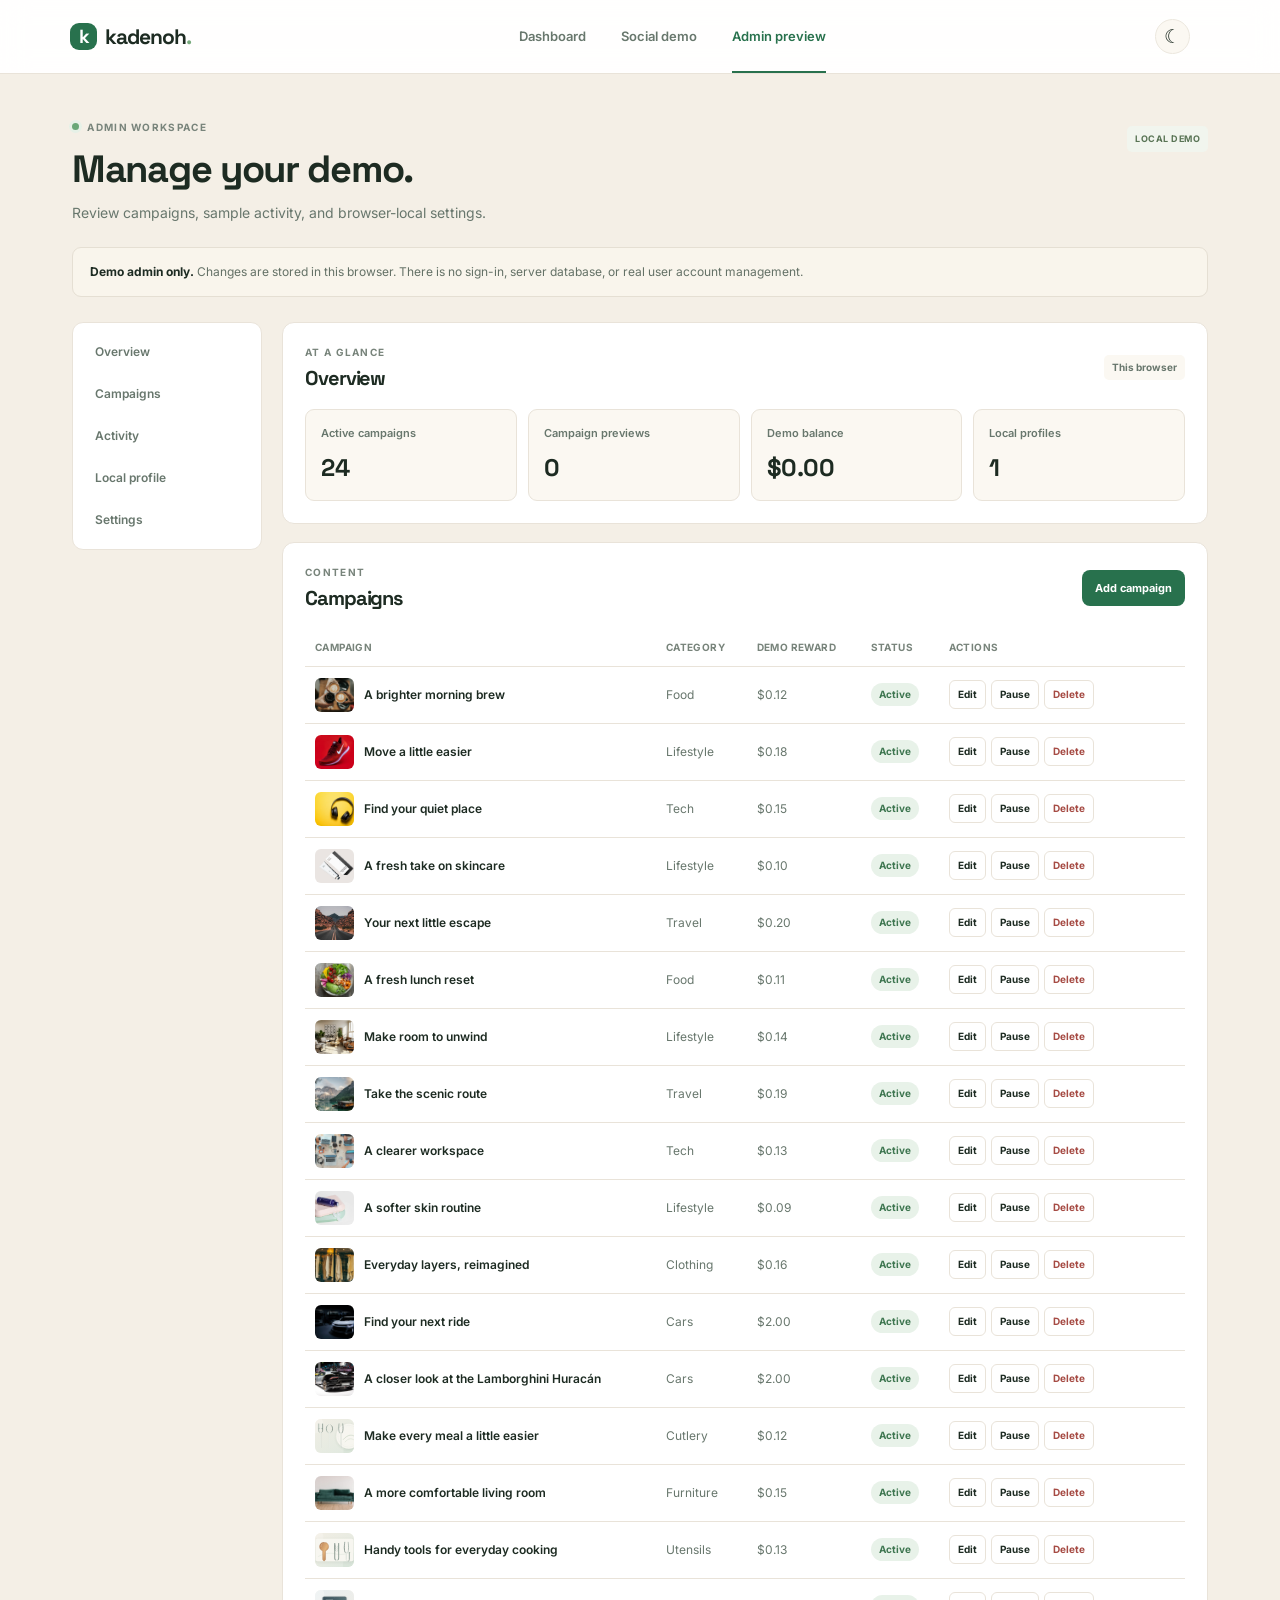
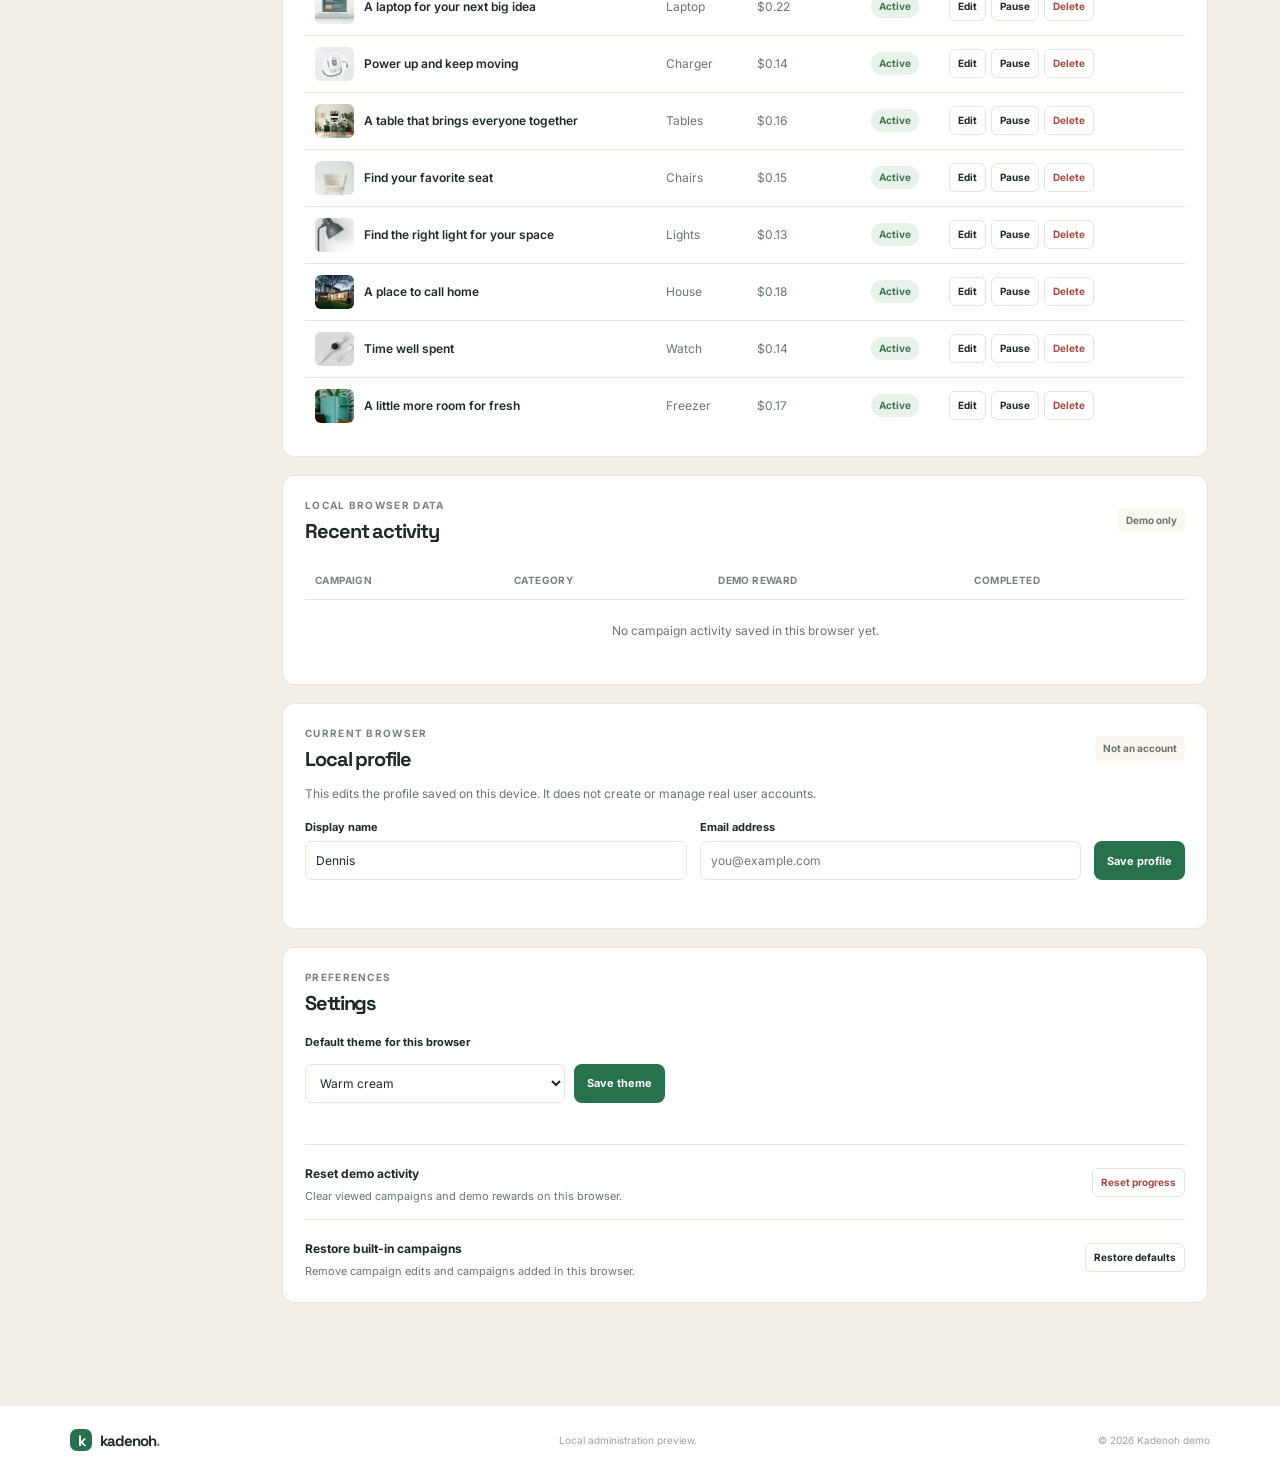
==== admin.html @ 1897cc82 "kadenoh" ====
<!doctype html>
<html lang="en">
  <head>
    <meta charset="utf-8" />
    <meta name="viewport" content="width=device-width, initial-scale=1" />
    <meta name="theme-color" content="#f4efe6" />
    <meta
      name="description"
      content="Local-only administration preview for the Kadenoh demo."
    />
    <title>Kadenoh — Admin preview</title>
    <script>
      try {
        document.documentElement.dataset.theme =
          localStorage.getItem("kadenoh-theme") === "dark" ? "dark" : "light";
      } catch (error) {
        console.warn("Could not load the saved color theme.", error);
      }
    </script>
    <link rel="preconnect" href="https://fonts.googleapis.com" />
    <link rel="preconnect" href="https://fonts.gstatic.com" crossorigin />
    <link
      href="https://fonts.googleapis.com/css2?family=Inter:wght@400;500;600;700;800&family=Space+Grotesk:wght@400;500;600;700&display=swap"
      rel="stylesheet"
    />
    <link rel="stylesheet" href="style.css" />
    <link rel="stylesheet" href="admin.css" />
    <script src="campaign-data.js" defer></script>
    <script src="admin.js" defer></script>
  </head>
  <body>
    <header class="topbar">
      <a class="brand" href="index.html" aria-label="Kadenoh dashboard">
        <span class="brand-mark">k</span> kadenoh<span class="brand-period"
          >.</span
        >
      </a>
      <nav class="main-nav" aria-label="Main navigation">
        <a class="nav-link" href="index.html">Dashboard</a>
        <a class="nav-link" href="social-demo.html">Social demo</a>
        <a class="nav-link active" href="admin.html" aria-current="page"
          >Admin preview</a
        >
      </nav>
      <button
        class="theme-toggle"
        id="theme-toggle"
        type="button"
        aria-label="Switch to dark theme"
        title="Switch to dark theme"
      >
        <span aria-hidden="true">☾</span>
      </button>
    </header>

    <main class="admin-main">
      <section class="admin-intro">
        <div>
          <p class="eyebrow"><span class="live-dot"></span> ADMIN WORKSPACE</p>
          <h1>Manage your demo.</h1>
          <p class="welcome-copy">
            Review campaigns, sample activity, and browser-local settings.
          </p>
        </div>
        <span class="demo-tag">LOCAL DEMO</span>
      </section>

      <aside class="admin-notice">
        <strong>Demo admin only.</strong> Changes are stored in this browser.
        There is no sign-in, server database, or real user account management.
      </aside>

      <div class="admin-layout">
        <nav class="admin-side-nav" aria-label="Admin sections">
          <a href="#overview">Overview</a>
          <a href="#campaigns">Campaigns</a>
          <a href="#activity">Activity</a>
          <a href="#users">Local profile</a>
          <a href="#settings">Settings</a>
        </nav>

        <div class="admin-content">
          <section class="admin-panel" id="overview">
            <div class="admin-section-heading">
              <div>
                <p class="eyebrow">AT A GLANCE</p>
                <h2>Overview</h2>
              </div>
              <span class="admin-local-label">This browser</span>
            </div>
            <div class="admin-stats">
              <article class="admin-stat">
                <span>Active campaigns</span>
                <strong id="active-campaign-count">0</strong>
              </article>
              <article class="admin-stat">
                <span>Campaign previews</span>
                <strong id="preview-count">0</strong>
              </article>
              <article class="admin-stat">
                <span>Demo balance</span>
                <strong id="demo-balance">$0.00</strong>
              </article>
              <article class="admin-stat">
                <span>Local profiles</span>
                <strong>1</strong>
              </article>
            </div>
          </section>

          <section class="admin-panel" id="campaigns">
            <div class="admin-section-heading">
              <div>
                <p class="eyebrow">CONTENT</p>
                <h2>Campaigns</h2>
              </div>
              <button class="primary-button" id="create-campaign" type="button">
                Add campaign
              </button>
            </div>
            <div class="admin-table-wrap">
              <table class="admin-table">
                <thead>
                  <tr>
                    <th scope="col">Campaign</th>
                    <th scope="col">Category</th>
                    <th scope="col">Demo reward</th>
                    <th scope="col">Status</th>
                    <th scope="col">Actions</th>
                  </tr>
                </thead>
                <tbody id="campaign-rows"></tbody>
              </table>
            </div>
          </section>

          <section class="admin-panel" id="activity">
            <div class="admin-section-heading">
              <div>
                <p class="eyebrow">LOCAL BROWSER DATA</p>
                <h2>Recent activity</h2>
              </div>
              <span class="admin-local-label">Demo only</span>
            </div>
            <div class="admin-table-wrap">
              <table class="admin-table">
                <thead>
                  <tr>
                    <th scope="col">Campaign</th>
                    <th scope="col">Category</th>
                    <th scope="col">Demo reward</th>
                    <th scope="col">Completed</th>
                  </tr>
                </thead>
                <tbody id="activity-rows"></tbody>
              </table>
            </div>
          </section>

          <section class="admin-panel" id="users">
            <div class="admin-section-heading">
              <div>
                <p class="eyebrow">CURRENT BROWSER</p>
                <h2>Local profile</h2>
              </div>
              <span class="admin-local-label">Not an account</span>
            </div>
            <p class="admin-help">
              This edits the profile saved on this device. It does not create
              or manage real user accounts.
            </p>
            <form class="admin-form admin-profile-form" id="profile-form">
              <label>
                Display name
                <input
                  id="admin-profile-name"
                  name="displayName"
                  type="text"
                  maxlength="80"
                  autocomplete="name"
                  required
                />
              </label>
              <label>
                Email address
                <input
                  id="admin-profile-email"
                  name="email"
                  type="email"
                  maxlength="254"
                  autocomplete="email"
                  placeholder="you@example.com"
                />
              </label>
              <button class="primary-button" type="submit">Save profile</button>
            </form>
            <p class="admin-status" id="profile-status" role="status" aria-live="polite"></p>
          </section>

          <section class="admin-panel" id="settings">
            <div class="admin-section-heading">
              <div>
                <p class="eyebrow">PREFERENCES</p>
                <h2>Settings</h2>
              </div>
            </div>
            <form class="admin-form admin-settings-form" id="theme-form">
              <label for="admin-theme">Default theme for this browser</label>
              <div class="admin-inline-form">
                <select id="admin-theme" name="theme">
                  <option value="light">Warm cream</option>
                  <option value="dark">Dark green</option>
                </select>
                <button class="primary-button" type="submit">Save theme</button>
              </div>
            </form>
            <p class="admin-status" id="settings-status" role="status" aria-live="polite"></p>
            <div class="admin-reset-actions">
              <div>
                <strong>Reset demo activity</strong>
                <p>Clear viewed campaigns and demo rewards on this browser.</p>
              </div>
              <button class="admin-danger-button" id="reset-progress" type="button">
                Reset progress
              </button>
            </div>
            <div class="admin-reset-actions">
              <div>
                <strong>Restore built-in campaigns</strong>
                <p>Remove campaign edits and campaigns added in this browser.</p>
              </div>
              <button class="admin-secondary-button" id="restore-campaigns" type="button">
                Restore defaults
              </button>
            </div>
          </section>
          <p class="admin-status" id="admin-status" role="status" aria-live="polite"></p>
        </div>
      </div>
    </main>

    <footer>
      <a class="brand footer-brand" href="index.html">
        <span class="brand-mark">k</span> kadenoh<span class="brand-period"
          >.</span
        >
      </a>
      <span>Local administration preview.</span>
      <span>© 2026 Kadenoh demo</span>
    </footer>

    <dialog class="admin-dialog" id="campaign-dialog" aria-labelledby="campaign-dialog-title">
      <button
        class="dialog-close"
        id="close-campaign-dialog"
        type="button"
        aria-label="Close campaign editor"
      >
        ×
      </button>
      <h2 id="campaign-dialog-title">Add campaign</h2>
      <p class="admin-help">Campaigns are saved only in this browser.</p>
      <form class="admin-form" id="campaign-form">
        <input id="campaign-id" name="id" type="hidden" />
        <label>
          Campaign title
          <input id="campaign-title" name="title" type="text" maxlength="80" required />
        </label>
        <div class="admin-form-row">
          <label>
            Category
            <select id="campaign-category" name="category" required></select>
          </label>
          <label>
            Card tag
            <input id="campaign-tag" name="tag" type="text" maxlength="30" required />
          </label>
        </div>
        <div class="admin-form-row">
          <label>
            Demo reward ($)
            <input
              id="campaign-reward"
              name="reward"
              type="number"
              min="0"
              max="1000"
              step="0.01"
              required
            />
          </label>
          <label>
            Preview length (seconds)
            <input
              id="campaign-duration"
              name="duration"
              type="number"
              min="1"
              max="60"
              step="1"
              required
            />
          </label>
        </div>
        <label>
          Emoji
          <input id="campaign-emoji" name="emoji" type="text" maxlength="12" required />
        </label>
        <label>
          Image path
          <input
            id="campaign-image"
            name="image"
            type="text"
            maxlength="160"
            pattern="assets/[A-Za-z0-9._/-]+"
            title="Use a path to an image inside the assets folder."
            placeholder="assets/campaign-coffee.jpg"
            required
          />
        </label>
        <p class="admin-field-help">Use a local image path beginning with <code>assets/</code>.</p>
        <label>
          Description
          <textarea id="campaign-description" name="description" rows="3" maxlength="240" required></textarea>
        </label>
        <div class="admin-dialog-actions">
          <button class="admin-secondary-button" id="cancel-campaign" type="button">
            Cancel
          </button>
          <button class="primary-button" type="submit">Save campaign</button>
        </div>
        <p class="admin-status" id="campaign-form-status" role="status" aria-live="polite"></p>
      </form>
    </dialog>
  </body>
</html>
---- style.css ----
:root {
  color-scheme: light;
  --ink: #1d2b22;
  --muted: #68776d;
  --green: #28714d;
  --green-dark: #1e5c3d;
  --line: #ece7de;
  --paper: #fff;
  --bg: #f4efe6;
  --surface-soft: #fbf8f2;
  --text-soft: #78847b;
  --text-faint: #929d94;
  --border: #e9e3d9;
  font-family: "Inter", sans-serif;
}

html[data-theme="dark"] {
  color-scheme: dark;
  --ink: #e8eee9;
  --muted: #a4b0a7;
  --green: #78ba8e;
  --green-dark: #5da778;
  --line: #34443a;
  --paper: #202a23;
  --bg: #151c17;
  --surface-soft: #1b241e;
  --text-soft: #aab6ad;
  --text-faint: #9aa69c;
  --border: #303e34;
}

* {
  box-sizing: border-box;
}
html {
  scroll-behavior: smooth;
}
section,
article[id] {
  scroll-margin-top: 88px;
}
body {
  margin: 0;
  background: var(--bg);
  color: var(--ink);
  line-height: 1.5;
  -webkit-font-smoothing: antialiased;
}
button,
a {
  font: inherit;
}
button:focus-visible,
a:focus-visible {
  outline: 3px solid #8dbc96;
  outline-offset: 3px;
}
a {
  color: inherit;
  text-decoration: none;
}
button {
  cursor: pointer;
}
.topbar {
  position: sticky;
  z-index: 5;
  top: 0;
  height: 74px;
  padding: 0 max(5.5vw, calc((100vw - 1200px) / 2));
  display: flex;
  align-items: center;
  justify-content: space-between;
  background: color-mix(in srgb, var(--paper) 94%, transparent);
  backdrop-filter: blur(14px);
  border-bottom: 1px solid var(--border);
}
.brand {
  display: inline-flex;
  align-items: center;
  gap: 8px;
  font:
    800 21px "Space Grotesk",
    sans-serif;
  letter-spacing: -1.1px;
}
.brand-mark {
  width: 27px;
  height: 27px;
  display: inline-grid;
  place-items: center;
  border-radius: 9px;
  color: #fff;
  background: var(--green);
  font-size: 19px;
  line-height: 1;
}
.brand-period {
  color: #77aa7d;
  margin-left: -8px;
}
.main-nav {
  display: flex;
  align-items: center;
  gap: 35px;
  height: 100%;
  margin-left: auto;
  margin-right: auto;
}
.nav-link {
  height: 100%;
  display: grid;
  align-items: center;
  color: var(--muted);
  font-size: 13px;
  font-weight: 600;
  position: relative;
}
.nav-link.active {
  color: var(--green);
}
.nav-link:hover {
  color: var(--green);
}
.nav-link.active::after {
  content: "";
  height: 2px;
  position: absolute;
  bottom: 0;
  left: 0;
  right: 0;
  background: var(--green);
}
.theme-toggle {
  width: 35px;
  height: 35px;
  flex: 0 0 35px;
  display: grid;
  place-items: center;
  margin-left: 0;
  margin-right: 20px;
  border: 1px solid var(--line);
  border-radius: 50%;
  background: var(--surface-soft);
  color: var(--ink);
  font-size: 19px;
  line-height: 1;
  transition:
    background 0.18s ease,
    border-color 0.18s ease;
}
.theme-toggle:hover {
  border-color: var(--green);
  background: var(--bg);
}
.theme-toggle:focus-visible {
  outline: 2px solid var(--green);
  outline-offset: 3px;
}
.profile-button {
  border: 0;
  background: transparent;
  display: flex;
  align-items: center;
  gap: 10px;
  padding: 5px 0;
  color: var(--ink);
  font-size: 13px;
  font-weight: 600;
}
.profile-avatar {
  width: 34px;
  height: 34px;
  position: relative;
  overflow: hidden;
  border-radius: 50%;
  display: grid;
  place-items: center;
  background: #e9f1e8;
  color: #467152;
  font-weight: 700;
}
.profile-avatar > span {
  position: relative;
  z-index: 1;
}
.profile-avatar img {
  position: absolute;
  inset: 0;
  width: 100%;
  height: 100%;
  object-fit: cover;
}
.chevron {
  color: #919991;
  margin-left: 1px;
}
main {
  max-width: 1200px;
  margin: auto;
  padding: 42px 34px 40px;
}
.welcome-row {
  display: flex;
  align-items: center;
  justify-content: space-between;
  gap: 20px;
  margin-bottom: 27px;
}
.eyebrow {
  margin: 0 0 10px;
  color: var(--text-soft);
  font-size: 10px;
  font-weight: 700;
  letter-spacing: 1.3px;
}
.live-dot {
  width: 7px;
  height: 7px;
  display: inline-block;
  margin: 0 5px 1px 0;
  border-radius: 50%;
  background: #68a878;
  box-shadow: 0 0 0 3px #e6f1e7;
}
h1,
h2,
p {
  margin-top: 0;
}
h1,
h2 {
  font-family: "Space Grotesk", sans-serif;
  letter-spacing: -1.1px;
}
h1 {
  margin-bottom: 9px;
  font-size: clamp(33px, 4.2vw, 46px);
  line-height: 1.12;
  font-weight: 800;
}
h1 span {
  color: var(--green);
}
.welcome-copy {
  color: var(--muted);
  font-size: 14px;
  margin: 0;
}
.date-pill {
  display: flex;
  align-items: center;
  gap: 8px;
  border: 1px solid var(--line);
  background: var(--paper);
  border-radius: 22px;
  padding: 10px 14px;
  color: #626e65;
  font-size: 12px;
  font-weight: 600;
}
.date-pill span:first-child {
  color: #d29d57;
  font-size: 16px;
}
.stats-grid {
  display: grid;
  grid-template-columns: repeat(3, 1fr);
  gap: 16px;
  margin-bottom: 42px;
}
.stat-card {
  min-height: 145px;
  position: relative;
  overflow: hidden;
  padding: 20px 22px 17px;
  background: var(--paper);
  border: 1px solid var(--border);
  border-radius: 15px;
  box-shadow: 0 8px 24px rgba(34, 57, 42, 0.035);
}
.balance-card {
  background: #edf5ef;
  border-color: #e4eee5;
}
.stat-top {
  display: flex;
  align-items: center;
  justify-content: space-between;
}
.stat-label {
  color: #758078;
  font-size: 12px;
  font-weight: 600;
}
.stat-icon {
  width: 30px;
  height: 30px;
  display: grid;
  place-items: center;
  border-radius: 9px;
  font-size: 15px;
}
.mint-icon {
  color: #438558;
  background: #dcecdf;
}
.lilac-icon {
  color: #7772a5;
  background: #eeecf7;
}
.peach-icon {
  color: #bb8b51;
  background: #f8efe2;
}
.stat-value {
  position: relative;
  z-index: 1;
  margin: 10px 0 3px;
  font:
    700 29px "Space Grotesk",
    sans-serif;
  letter-spacing: -1.2px;
}
.stat-unit {
  color: #a4aca5;
  font-size: 17px;
  font-weight: 500;
}
.stat-foot {
  position: relative;
  z-index: 1;
  margin: 0;
  color: #8c958e;
  font-size: 11px;
}
.positive {
  color: #42865a;
  font-weight: 700;
}
.balance-decoration {
  position: absolute;
  width: 110px;
  height: 110px;
  border: 1px solid rgba(89, 143, 101, 0.12);
  border-radius: 50%;
  right: 12px;
  bottom: -57px;
  box-shadow:
    0 0 0 13px rgba(89, 143, 101, 0.035),
    0 0 0 27px rgba(89, 143, 101, 0.025);
}
.progress-track {
  height: 4px;
  background: #f1f0ec;
  border-radius: 4px;
  overflow: hidden;
  margin: 11px 0 9px;
}
.progress-track span {
  display: block;
  width: 0;
  height: 100%;
  background: #80ae78;
  border-radius: inherit;
  transition: width 0.3s ease;
}
.payout-section {
  margin: 0 0 20px;
  padding: 22px;
  border: 1px solid var(--border);
  border-radius: 15px;
  background: var(--paper);
  box-shadow: 0 8px 24px rgba(34, 57, 42, 0.025);
}
.referral-section {
  margin-top: 0;
}
.referral-link-row {
  display: grid;
  gap: 7px;
  margin-top: 16px;
}
.referral-link-row label {
  color: #667168;
  font-size: 10px;
  font-weight: 700;
}
.referral-link-controls {
  display: grid;
  grid-template-columns: minmax(0, 1fr) auto;
  gap: 8px;
}
.referral-link-input {
  width: 100%;
  min-width: 0;
  border: 1px solid #e4e9e4;
  border-radius: 6px;
  padding: 9px;
  color: var(--ink);
  background: #fcfdfc;
  font: 11px "Inter", sans-serif;
}
.referral-share-options {
  display: flex;
  flex-wrap: wrap;
  gap: 8px;
  margin-top: 10px;
}
.referral-share-options a {
  text-decoration: none;
}
.referral-reward-row {
  display: flex;
  align-items: center;
  gap: 12px;
  margin-top: 14px;
}
.referral-reward-row p {
  margin: 0;
  color: var(--muted);
  font-size: 10px;
  line-height: 1.5;
}
.payout-heading {
  display: flex;
  align-items: flex-start;
  justify-content: space-between;
  gap: 16px;
}
.payout-heading .eyebrow {
  margin-bottom: 5px;
}
.payout-copy {
  margin: 5px 0 0;
  color: var(--muted);
  font-size: 11px;
}
.demo-tag {
  border-radius: 5px;
  padding: 6px 8px;
  background: #f1f5ee;
  color: #597455;
  font-size: 9px;
  font-weight: 700;
  letter-spacing: 0.5px;
}
.payout-methods {
  display: grid;
  grid-template-columns: repeat(3, 1fr);
  gap: 10px;
  margin-top: 16px;
}
.payout-method {
  display: grid;
  min-width: 0;
  grid-template-columns: 34px minmax(0, 1fr) auto;
  align-items: center;
  gap: 10px;
  padding: 12px;
  border: 1px solid #edf0ed;
  border-radius: 9px;
  background: #fcfdfc;
}
.payout-mark {
  display: grid;
  flex: 0 0 34px;
  place-items: center;
  width: 34px;
  height: 34px;
  border-radius: 9px;
  background: #f0f3f0;
  color: #4b6755;
  font:
    800 17px "Space Grotesk",
    sans-serif;
}
.payout-mark.paypal {
  background: #eaf0f9;
  color: #3168a8;
}
.payout-mark.wise {
  background: #e8f4eb;
  color: #3a7b50;
}
.payout-mark.binance {
  background: #fbf3dc;
  color: #b28a24;
}
.payout-details {
  display: flex;
  min-width: 0;
  flex: 1;
  flex-direction: column;
  gap: 3px;
}
.payout-details strong {
  overflow: hidden;
  text-overflow: ellipsis;
  white-space: nowrap;
  font-size: 11px;
}
.payout-details > span {
  overflow: hidden;
  color: #929b93;
  font-size: 9px;
  text-overflow: ellipsis;
  white-space: nowrap;
}
.method-button {
  flex: 0 0 auto;
  border: 1px solid #dfe9e0;
  border-radius: 6px;
  padding: 7px 9px;
  background: #f2f7f2;
  color: var(--green);
  font-size: 9px;
  font-weight: 700;
}
.method-button:hover {
  border-color: #b9d1bd;
  background: #eaf3ea;
}
.method-button.remove-method {
  border-color: #eceeec;
  background: #fff;
  color: #818a83;
}
.payout-entry-form {
  grid-column: 1 / -1;
  display: grid;
  grid-template-columns: minmax(0, 1fr) auto;
  gap: 7px;
  padding-top: 3px;
}
.payout-entry-form label {
  grid-column: 1 / -1;
  color: #667168;
  font-size: 10px;
  font-weight: 600;
}
.payout-entry-form input {
  width: 100%;
  min-width: 0;
  border: 1px solid #e4e9e4;
  border-radius: 6px;
  padding: 8px 9px;
  outline: none;
  color: var(--ink);
  background: white;
  font:
    11px "Inter",
    sans-serif;
}
.payout-entry-form input:focus {
  border-color: #8db598;
  box-shadow: 0 0 0 3px #8db59824;
}
.payout-entry-form input::placeholder {
  color: #a7afa8;
}
.detail-save-button {
  border: 0;
  border-radius: 6px;
  padding: 8px 9px;
  background: #edf4ed;
  color: var(--green);
  font-size: 9px;
  font-weight: 700;
}
.detail-save-button:hover {
  background: #e2eee3;
}
.payout-feedback {
  grid-column: 1 / -1;
  min-height: 12px;
  color: #748a77;
  font-size: 9px;
  line-height: 1.4;
}
.payout-disclaimer {
  margin: 11px 0 0;
  color: #9aa29b;
  font-size: 9px;
  line-height: 1.5;
}
.section-heading,
.activity-heading {
  display: flex;
  align-items: flex-end;
  justify-content: space-between;
}
.section-heading {
  margin-bottom: 17px;
}
.section-heading .eyebrow,
.activity-heading .eyebrow {
  margin-bottom: 5px;
}
h2 {
  margin: 0;
  font-size: 21px;
  line-height: 1.3;
}
.sparkle {
  margin-left: 4px;
  color: #d3a365;
  font: 17px sans-serif;
}
.text-link,
.how-link {
  color: var(--green);
  font-size: 12px;
  font-weight: 700;
}
.text-link span,
.how-link span {
  padding-left: 5px;
}
.filter-row {
  display: flex;
  flex-wrap: wrap;
  gap: 8px;
  margin: 0 0 16px;
}
.filter-chip {
  flex: 0 0 auto;
  border: 1px solid #e8ece8;
  border-radius: 18px;
  background: white;
  color: #778078;
  padding: 9px 14px;
  font-size: 12px;
  font-weight: 600;
  white-space: nowrap;
  transition: 0.18s ease;
}
.filter-chip:hover {
  border-color: #b7cfbb;
}
.filter-chip.selected {
  background: var(--green);
  border-color: var(--green);
  color: white;
}
.chip-count {
  display: inline-grid;
  place-items: center;
  width: 17px;
  height: 17px;
  border-radius: 50%;
  margin-left: 4px;
  background: rgba(255, 255, 255, 0.18);
  font-size: 9px;
}
.campaign-grid {
  display: grid;
  grid-template-columns: repeat(3, 1fr);
  gap: 16px;
}
.campaign-empty {
  grid-column: 1 / -1;
  margin: 0;
  padding: 32px 16px;
  border: 1px dashed var(--line);
  border-radius: 12px;
  color: var(--muted);
  font-size: 13px;
  text-align: center;
}
.campaign-card {
  min-width: 0;
  overflow: hidden;
  border: 1px solid var(--border);
  border-radius: 15px;
  background: var(--paper);
  transition:
    transform 0.18s ease,
    box-shadow 0.18s ease;
}
.campaign-card:hover {
  transform: translateY(-4px);
  box-shadow: 0 16px 32px rgba(35, 67, 45, 0.11);
}
.campaign-art {
  height: 176px;
  position: relative;
  display: grid;
  place-items: center;
  overflow: hidden;
}
.campaign-art::before {
  content: "";
  position: absolute;
  z-index: 1;
  inset: 0;
  background: linear-gradient(180deg, rgba(20, 32, 24, 0.22), transparent 46%, rgba(20, 32, 24, 0.12));
}
.campaign-photo {
  position: absolute;
  inset: 0;
  width: 100%;
  height: 100%;
  object-fit: cover;
  transition: transform 0.35s ease;
}
.campaign-card:hover .campaign-photo {
  transform: scale(1.035);
}
.campaign-badge {
  position: absolute;
  z-index: 1;
  left: 12px;
  top: 12px;
  border-radius: 5px;
  padding: 5px 7px;
  background: rgba(255, 255, 255, 0.94);
  color: #34473a;
  font-size: 9px;
  font-weight: 700;
  letter-spacing: 0.3px;
}
.campaign-photo-credit {
  position: absolute;
  z-index: 2;
  right: 10px;
  bottom: 10px;
  display: inline-flex;
  gap: 4px;
  border-radius: 4px;
  padding: 4px 6px;
  background: rgba(25, 34, 29, 0.78);
  color: #fff;
  font-size: 9px;
  line-height: 1.3;
}
.campaign-photo-credit a {
  color: inherit;
  text-decoration: underline;
  text-underline-offset: 2px;
}
.campaign-body {
  padding: 17px 17px 16px;
}
.campaign-meta {
  display: flex;
  justify-content: space-between;
  align-items: center;
  margin-bottom: 6px;
  color: #929b93;
  font-size: 11px;
}
.campaign-category {
  color: #558061;
  font-weight: 700;
}
.campaign-body h3 {
  margin: 0 0 5px;
  font:
    700 16px "Space Grotesk",
    sans-serif;
  letter-spacing: -0.3px;
}
.campaign-body > p {
  min-height: 37px;
  margin: 0;
  color: #879088;
  font-size: 12px;
  line-height: 1.55;
}
.campaign-action-row {
  display: flex;
  align-items: center;
  justify-content: space-between;
  margin-top: 14px;
  padding-top: 12px;
  border-top: 1px solid #f0f2f0;
}
.reward-label {
  color: #3e7650;
  font-size: 13px;
  font-weight: 700;
}
.reward-label small {
  display: block;
  margin-top: 2px;
  color: #a0a8a0;
  font-size: 10px;
  font-weight: 500;
}
.primary-button {
  border: 0;
  border-radius: 8px;
  padding: 10px 13px;
  background: var(--green);
  color: white;
  font-size: 11px;
  font-weight: 700;
  transition: background 0.18s ease;
}
.primary-button:hover:not(:disabled) {
  background: var(--green-dark);
}
.primary-button:disabled {
  background: #aab8ad;
  cursor: default;
}
.bottom-grid {
  display: grid;
  grid-template-columns: 1.12fr 0.88fr;
  gap: 16px;
  margin-top: 43px;
}
.how-card,
.activity-card {
  min-height: 239px;
  overflow: hidden;
  border: 1px solid #ecefeb;
  border-radius: 12px;
  background: white;
}
.how-card {
  display: flex;
  position: relative;
  background: #f0f5ef;
  border-color: #e8efe7;
}
.how-copy {
  position: relative;
  z-index: 2;
  padding: 25px 24px;
  max-width: 60%;
}
.how-copy .eyebrow {
  margin-bottom: 8px;
}
.how-copy h2 {
  font-size: 20px;
  line-height: 1.35;
}
.how-copy > p:not(.eyebrow) {
  max-width: 285px;
  margin: 10px 0 15px;
  color: #7d897f;
  font-size: 11px;
  line-height: 1.6;
}
.how-illustration {
  position: absolute;
  right: 0;
  top: 0;
  bottom: 0;
  width: 45%;
}
.sun-shape {
  position: absolute;
  right: 45px;
  top: 23px;
  width: 145px;
  height: 145px;
  border-radius: 50%;
  background: #e4edde;
}
.phone-shape {
  position: absolute;
  top: 31px;
  right: 69px;
  width: 79px;
  height: 158px;
  border: 5px solid white;
  border-radius: 16px;
  background: #83aa83;
  transform: rotate(9deg);
  box-shadow: 0 10px 23px rgba(53, 92, 58, 0.15);
}
.phone-speaker {
  width: 22px;
  height: 3px;
  border-radius: 4px;
  margin: 6px auto 13px;
  background: rgba(255, 255, 255, 0.75);
}
.phone-card {
  width: 49px;
  height: 84px;
  border-radius: 8px;
  margin: auto;
  padding: 8px 6px;
  background: #fbfaf4;
}
.phone-card span {
  display: block;
  color: #d5a55f;
  font-size: 12px;
}
.phone-card i,
.phone-card b {
  display: block;
  height: 4px;
  width: 100%;
  margin-top: 5px;
  border-radius: 4px;
  background: #e8ece3;
}
.phone-card i:nth-of-type(2) {
  width: 65%;
}
.phone-card b {
  height: 17px;
  margin-top: 10px;
  background: #a8c1a0;
}
.coin-shape {
  position: absolute;
  display: grid;
  place-items: center;
  right: 23px;
  bottom: 39px;
  width: 43px;
  height: 43px;
  border: 4px solid #f7e8ba;
  border-radius: 50%;
  background: #e6bf74;
  color: #fff8e6;
  font:
    700 17px "Space Grotesk",
    sans-serif;
  box-shadow: 0 4px 10px #d8c99e;
}
.activity-card {
  padding: 22px 22px 10px;
}
.activity-heading {
  align-items: center;
  margin-bottom: 14px;
}
.activity-heading h2 {
  font-size: 17px;
}
.activity-live {
  display: flex;
  align-items: center;
  gap: 5px;
  color: #9aa39b;
  font-size: 10px;
}
.activity-live i {
  width: 6px;
  height: 6px;
  border-radius: 50%;
  background: #6ca477;
}
.activity-row {
  display: flex;
  align-items: center;
  gap: 11px;
  padding: 11px 0;
  border-top: 1px solid #f0f2f0;
}
.activity-icon {
  display: grid;
  flex: 0 0 34px;
  place-items: center;
  height: 34px;
  border-radius: 10px;
  background: #f2f4ee;
  font-size: 16px;
}
.activity-details {
  min-width: 0;
  flex: 1;
}
.activity-details strong {
  display: block;
  overflow: hidden;
  text-overflow: ellipsis;
  white-space: nowrap;
  font-size: 11px;
}
.activity-details span {
  display: block;
  margin-top: 3px;
  color: #9ba39c;
  font-size: 9px;
}
.activity-amount {
  color: #4a8057;
  font-size: 11px;
  font-weight: 700;
}
.activity-empty {
  padding: 21px 0;
  color: #9aa39c;
  font-size: 11px;
  text-align: center;
}
.demo-notice {
  display: flex;
  align-items: center;
  gap: 11px;
  margin-top: 24px;
  padding: 12px 14px;
  border: 1px solid #e8e9df;
  border-radius: 8px;
  background: #fbfaf4;
  color: #88887a;
}
.notice-icon {
  flex: 0 0 17px;
  width: 17px;
  height: 17px;
  display: grid;
  place-items: center;
  border-radius: 50%;
  background: #eeebd9;
  color: #968b63;
  font: 700 11px serif;
}
.demo-notice p {
  flex: 1;
  margin: 0;
  font-size: 10px;
  line-height: 1.5;
}
.demo-notice strong {
  color: #6f705f;
}
.notice-close,
.dialog-close {
  border: 0;
  background: transparent;
  color: #989b8c;
  font-size: 20px;
  line-height: 1;
}
footer {
  min-height: 70px;
  padding: 15px max(5.5vw, calc((100vw - 1200px) / 2));
  display: flex;
  align-items: center;
  justify-content: space-between;
  gap: 20px;
  border-top: 1px solid #eaeeea;
  background: #fff;
  color: #9aa29b;
  font-size: 10px;
}
.footer-brand {
  color: var(--ink);
  font-size: 15px;
}
.footer-brand .brand-mark {
  width: 22px;
  height: 22px;
  border-radius: 7px;
  font-size: 15px;
}
.watch-dialog {
  width: min(440px, calc(100% - 32px));
  padding: 0;
  border: 0;
  border-radius: 16px;
  overflow: hidden;
  color: var(--ink);
  box-shadow: 0 25px 90px rgba(18, 33, 23, 0.25);
}
.watch-dialog::backdrop {
  background: rgba(26, 38, 29, 0.48);
  backdrop-filter: blur(3px);
}
.profile-dialog {
  width: min(390px, calc(100% - 32px));
  max-height: 90vh;
  position: relative;
  overflow-y: auto;
  padding: 30px 28px 22px;
  border: 0;
  border-radius: 16px;
  color: var(--ink);
  text-align: center;
  box-shadow: 0 25px 90px rgba(18, 33, 23, 0.25);
}
.profile-dialog::backdrop {
  background: rgba(26, 38, 29, 0.48);
  backdrop-filter: blur(3px);
}
.profile-photo-preview {
  width: 92px;
  height: 92px;
  position: relative;
  display: grid;
  place-items: center;
  overflow: hidden;
  margin: 0 auto 15px;
  border: 4px solid #edf4ed;
  border-radius: 50%;
  background: #e9f1e8;
  color: #467152;
  font:
    700 30px "Space Grotesk",
    sans-serif;
}
.profile-photo-preview img {
  position: absolute;
  inset: 0;
  width: 100%;
  height: 100%;
  object-fit: cover;
}
.profile-dialog h2 {
  margin-bottom: 7px;
}
.profile-copy {
  margin-bottom: 18px;
  color: #7d897f;
  font-size: 12px;
  line-height: 1.6;
}
.profile-photo-actions {
  display: flex;
  justify-content: center;
  align-items: center;
  gap: 10px;
}
.photo-upload-button {
  display: inline-flex;
  align-items: center;
  justify-content: center;
  min-height: 36px;
  border-radius: 7px;
  padding: 0 13px;
  background: var(--green);
  color: #fff;
  cursor: pointer;
  font-size: 11px;
  font-weight: 700;
}
.photo-upload-button:hover {
  background: var(--green-dark);
}
.photo-remove-button {
  min-height: 36px;
  border: 1px solid #e6eae6;
  border-radius: 7px;
  padding: 0 12px;
  background: #fff;
  color: #68736a;
  font-size: 11px;
  font-weight: 600;
}
.photo-remove-button:disabled {
  color: #aab1ab;
  cursor: default;
}
.profile-photo-help {
  margin: 12px 0 5px;
  color: #a0a9a1;
  font-size: 10px;
}
.profile-photo-status {
  min-height: 15px;
  margin: 0;
  color: #52775b;
  font-size: 10px;
  line-height: 1.5;
}
.profile-info-form {
  display: grid;
  gap: 12px;
  margin-top: 20px;
  padding-top: 18px;
  border-top: 1px solid var(--border);
  text-align: left;
}
.profile-field {
  display: grid;
  gap: 5px;
}
.profile-field label {
  color: #68756b;
  font-size: 11px;
  font-weight: 600;
}
.profile-field input,
.profile-field select {
  width: 100%;
  min-width: 0;
  border: 1px solid #e4e9e4;
  border-radius: 7px;
  padding: 10px 11px;
  outline: none;
  background: #fff;
  color: var(--ink);
  font:
    12px "Inter",
    sans-serif;
}
.profile-field input:focus,
.profile-field select:focus {
  border-color: #8db598;
  box-shadow: 0 0 0 3px #8db59824;
}
.profile-field input::placeholder {
  color: #a7afa8;
}
.profile-save-button {
  justify-self: start;
  border: 0;
  border-radius: 7px;
  padding: 10px 14px;
  background: var(--green);
  color: #fff;
  font-size: 11px;
  font-weight: 700;
}
.profile-save-button:hover {
  background: var(--green-dark);
}
.profile-info-status {
  min-height: 15px;
  margin: -5px 0 0;
  color: #52775b;
  font-size: 10px;
  line-height: 1.5;
}
.dialog-close {
  position: absolute;
  z-index: 2;
  top: 12px;
  right: 13px;
  display: grid;
  place-items: center;
  width: 31px;
  height: 31px;
  border-radius: 50%;
  background: rgba(255, 255, 255, 0.86);
  color: #606a61;
  font-size: 21px;
}
.dialog-art {
  height: 180px;
  position: relative;
  display: grid;
  place-items: center;
  background: linear-gradient(135deg, #dcece0, #f1e9d8);
}
.dialog-art > span:first-child {
  font-size: 74px;
}
.play-symbol {
  position: absolute;
  display: grid;
  place-items: center;
  width: 45px;
  height: 45px;
  padding-left: 3px;
  border-radius: 50%;
  background: rgba(255, 255, 255, 0.8);
  color: var(--green);
  font-size: 15px;
  box-shadow: 0 4px 12px #78867b55;
}
.dialog-content {
  padding: 23px 25px 24px;
}
.sponsored-label {
  color: #8e9b91;
  font-size: 9px;
  letter-spacing: 0.8px;
  font-weight: 700;
}
.dialog-content h2 {
  margin-top: 7px;
  font-size: 21px;
}
.dialog-content p {
  margin: 7px 0 18px;
  color: #808a82;
  font-size: 12px;
  line-height: 1.6;
}
.watch-progress {
  height: 4px;
  border-radius: 4px;
  overflow: hidden;
  background: #edf0ed;
}
.watch-progress span {
  display: block;
  width: 0;
  height: 100%;
  background: #76a47a;
  transition: width 0.2s linear;
}
.watch-footer {
  display: flex;
  align-items: center;
  justify-content: space-between;
  gap: 10px;
  margin-top: 13px;
  color: #89938b;
  font-size: 10px;
}
.toast {
  position: fixed;
  z-index: 10;
  left: 50%;
  bottom: 22px;
  transform: translate(-50%, 15px);
  opacity: 0;
  pointer-events: none;
  border-radius: 8px;
  padding: 11px 16px;
  background: #263d2e;
  color: white;
  box-shadow: 0 8px 22px #1d31254a;
  font-size: 12px;
  transition: 0.2s ease;
}
.toast.visible {
  opacity: 1;
  transform: translate(-50%, 0);
}

@media (max-width: 760px) {
  .topbar {
    height: 64px;
    padding: 0 20px;
  }
  .main-nav {
    gap: 17px;
  }
  .nav-link {
    font-size: 11px;
  }
  .profile-name,
  .chevron {
    display: none;
  }
  main {
    padding: 36px 20px 25px;
  }
  .stats-grid {
    gap: 10px;
  }
  .stat-card {
    padding: 16px 14px;
    min-height: 137px;
  }
  .stat-label {
    font-size: 10px;
  }
  .stat-value {
    font-size: 25px;
  }
  .stat-icon {
    width: 26px;
    height: 26px;
  }
  .campaign-grid {
    grid-template-columns: repeat(2, 1fr);
  }
  .payout-methods {
    grid-template-columns: 1fr;
  }
  .bottom-grid {
    grid-template-columns: 1fr;
  }
  footer {
    padding: 15px 20px;
  }
}
@media (max-width: 520px) {
  .topbar {
    padding: 0 16px;
  }
  .brand {
    font-size: 18px;
  }
  .brand-mark {
    width: 24px;
    height: 24px;
  }
  .main-nav {
    gap: 13px;
  }
  .nav-link {
    font-size: 10px;
  }
  main {
    padding: 30px 16px 22px;
  }
  .welcome-row {
    align-items: flex-start;
  }
  .welcome-copy {
    max-width: 270px;
    font-size: 12px;
    line-height: 1.5;
  }
  .date-pill {
    padding: 8px 10px;
    font-size: 10px;
  }
  .date-pill span:first-child {
    font-size: 13px;
  }
  .stats-grid {
    grid-template-columns: 1fr 1fr;
  }
  .progress-card {
    grid-column: span 2;
    min-height: 125px;
  }
  .campaign-grid {
    grid-template-columns: 1fr;
    gap: 12px;
  }
  .campaign-art {
    height: 155px;
  }
  .payout-section {
    padding: 16px;
  }
  .referral-reward-row {
    align-items: flex-start;
    flex-direction: column;
    gap: 8px;
  }
  .payout-method {
    padding: 10px;
  }
  .filter-row {
    flex-wrap: nowrap;
    overflow-x: auto;
    padding-bottom: 3px;
  }
  .how-copy {
    max-width: 68%;
    padding: 22px 17px;
  }
  .how-copy h2 {
    font-size: 18px;
  }
  .how-illustration {
    width: 40%;
  }
  .phone-shape {
    right: 34px;
  }
  .sun-shape {
    right: 4px;
  }
  .coin-shape {
    right: 2px;
  }
  .activity-card {
    padding: 18px 16px 8px;
  }
  .demo-notice {
    align-items: flex-start;
  }
  footer {
    flex-wrap: wrap;
    gap: 8px 15px;
    padding: 14px 16px;
  }
  footer > span:nth-child(2) {
    order: 3;
    width: 100%;
  }
}
@media (prefers-reduced-motion: reduce) {
  *,
  *::before,
  *::after {
    scroll-behavior: auto !important;
    transition-duration: 0.01ms !important;
  }
}

html[data-theme="dark"] .topbar,
html[data-theme="dark"] footer {
  background: #1a231d;
}
html[data-theme="dark"] .nav-link {
  color: #a5b1a8;
}
html[data-theme="dark"] .profile-avatar {
  background: #2a4131;
  color: #a5d5ad;
}
html[data-theme="dark"] .eyebrow,
html[data-theme="dark"] .stat-label,
html[data-theme="dark"] .stat-foot,
html[data-theme="dark"] .campaign-meta,
html[data-theme="dark"] .campaign-body > p,
html[data-theme="dark"] .payout-disclaimer,
html[data-theme="dark"] .payout-details > span,
html[data-theme="dark"] .referral-reward-row p,
html[data-theme="dark"] .profile-copy,
html[data-theme="dark"] .profile-photo-help,
html[data-theme="dark"] .profile-field label {
  color: #a0aca3;
}
html[data-theme="dark"] .date-pill,
html[data-theme="dark"] .filter-chip,
html[data-theme="dark"] .campaign-card,
html[data-theme="dark"] .activity-card,
html[data-theme="dark"] .payout-section,
html[data-theme="dark"] .profile-dialog,
html[data-theme="dark"] .watch-dialog {
  background: var(--paper);
  color: var(--ink);
}
html[data-theme="dark"] .date-pill,
html[data-theme="dark"] .stat-card,
html[data-theme="dark"] .campaign-card,
html[data-theme="dark"] .activity-card,
html[data-theme="dark"] .payout-section,
html[data-theme="dark"] .payout-method,
html[data-theme="dark"] .profile-photo-preview,
html[data-theme="dark"] .payout-entry-form input,
html[data-theme="dark"] .referral-link-input,
html[data-theme="dark"] .photo-remove-button {
  border-color: var(--border);
}
html[data-theme="dark"] .date-pill {
  color: #c4cec6;
}
html[data-theme="dark"] .stat-card {
  background: var(--paper);
}
html[data-theme="dark"] .balance-card {
  background: #1d3024;
  border-color: #2d4835;
}
html[data-theme="dark"] .mint-icon {
  background: #294333;
  color: #95d5a4;
}
html[data-theme="dark"] .lilac-icon {
  background: #383449;
  color: #c3b9ec;
}
html[data-theme="dark"] .peach-icon {
  background: #493a2d;
  color: #e6bf83;
}
html[data-theme="dark"] .progress-track,
html[data-theme="dark"] .watch-progress {
  background: #37433a;
}
html[data-theme="dark"] .payout-method {
  background: var(--surface-soft);
}
html[data-theme="dark"] .payout-mark {
  background: #303b33;
  color: #c6d2c9;
}
html[data-theme="dark"] .payout-mark.paypal {
  background: #283951;
  color: #9fc2f0;
}
html[data-theme="dark"] .payout-mark.wise {
  background: #284332;
  color: #a7d8b0;
}
html[data-theme="dark"] .payout-mark.binance {
  background: #443b26;
  color: #e5c76d;
}
html[data-theme="dark"] .method-button {
  border-color: #3b5943;
  background: #26382c;
  color: #9fd0a9;
}
html[data-theme="dark"] .method-button.remove-method,
html[data-theme="dark"] .photo-remove-button {
  border-color: var(--border);
  background: #202a23;
  color: #c0cbc2;
}
html[data-theme="dark"] .payout-entry-form label {
  color: #b6c2b9;
}
html[data-theme="dark"] .payout-entry-form input {
  background: #151c17;
  color: var(--ink);
}
html[data-theme="dark"] .detail-save-button {
  background: #2b4433;
  color: #a7d8b0;
}
html[data-theme="dark"] .detail-save-button:hover {
  background: #34533e;
}
html[data-theme="dark"] .filter-chip {
  border-color: var(--border);
  color: #b4c0b7;
}
html[data-theme="dark"] .filter-chip.selected {
  border-color: var(--green);
  background: #306044;
  color: #fff;
}
html[data-theme="dark"] .how-card {
  border-color: #2b4131;
  background: #1d2b21;
}
html[data-theme="dark"] .sun-shape {
  background: #293d2d;
}
html[data-theme="dark"] .activity-row {
  border-color: #303e34;
}
html[data-theme="dark"] .activity-icon {
  background: #2b352d;
}
html[data-theme="dark"] .activity-live,
html[data-theme="dark"] .activity-details span,
html[data-theme="dark"] .activity-empty {
  color: #a1ada4;
}
html[data-theme="dark"] .demo-notice {
  border-color: #514a35;
  background: #2b281e;
  color: #c0b99d;
}
html[data-theme="dark"] .notice-icon {
  background: #48412e;
  color: #e2d193;
}
html[data-theme="dark"] .demo-notice strong {
  color: #e7dcae;
}
html[data-theme="dark"] footer {
  border-color: var(--border);
  color: #a0aca3;
}
html[data-theme="dark"] .profile-photo-preview {
  border-color: #304337;
  background: #293b2e;
  color: #a5d5ad;
}
html[data-theme="dark"] .profile-info-form {
  border-color: var(--border);
}
html[data-theme="dark"] .profile-field input,
html[data-theme="dark"] .profile-field select {
  border-color: var(--border);
  background: #151c17;
  color: var(--ink);
}
html[data-theme="dark"] .profile-field input::placeholder {
  color: #78867b;
}
html[data-theme="dark"] .profile-info-status,
html[data-theme="dark"] .profile-photo-status,
html[data-theme="dark"] .payout-feedback {
  color: #a6d1ad;
}
html[data-theme="dark"] .photo-remove-button:disabled {
  color: #7e8a80;
}
html[data-theme="dark"] .demo-tag {
  background: #413a27;
  color: #e1cc82;
}
html[data-theme="dark"] .dialog-close {
  background: #2d3931;
  color: #d3ddd5;
}
html[data-theme="dark"] .sponsored-label {
  color: #b0bcb2;
}
html[data-theme="dark"] .dialog-content p {
  color: #a8b4aa;
}
html[data-theme="dark"] .toast {
  background: #dcebe0;
  color: #1c3023;
}

@media (max-width: 760px) {
  .theme-toggle {
    margin-right: 12px;
  }
}
@media (max-width: 520px) {
  .theme-toggle {
    width: 30px;
    height: 30px;
    flex-basis: 30px;
    margin-right: 8px;
    font-size: 17px;
  }
}

.social-main {
  width: min(1120px, 100%);
  margin: 0 auto;
  padding: 46px 32px 38px;
}
.social-hero {
  display: flex;
  align-items: flex-start;
  justify-content: space-between;
  gap: 20px;
  margin-bottom: 27px;
}
.social-hero .eyebrow {
  margin-bottom: 9px;
}
.social-hero h1 {
  margin-bottom: 10px;
}
.social-hero .demo-tag {
  flex: 0 0 auto;
  margin-top: 7px;
}
.social-layout {
  display: grid;
  grid-template-columns: minmax(0, 1fr) 300px;
  align-items: start;
  gap: 20px;
}
.social-feed {
  display: grid;
  gap: 17px;
  min-width: 0;
}
.social-post,
.social-summary,
.social-demo-note {
  overflow: hidden;
  border: 1px solid var(--border);
  border-radius: 15px;
  background: var(--paper);
  box-shadow: 0 8px 24px rgba(34, 57, 42, 0.035);
}
.social-post-header {
  display: flex;
  align-items: center;
  gap: 11px;
  padding: 17px 19px 10px;
}
.social-avatar {
  display: grid;
  flex: 0 0 42px;
  width: 42px;
  height: 42px;
  place-items: center;
  border-radius: 50%;
  color: #fff;
  font: 800 17px "Space Grotesk", sans-serif;
}
.coffee-avatar {
  background: linear-gradient(135deg, #9b6845, #d6a86e);
}
.move-avatar {
  background: linear-gradient(135deg, #31704f, #8cb67b);
}
.sound-avatar {
  background: linear-gradient(135deg, #695e9b, #b6a9dc);
}
.social-account {
  display: grid;
  min-width: 0;
  gap: 3px;
}
.social-account strong {
  overflow: hidden;
  font-size: 13px;
  text-overflow: ellipsis;
  white-space: nowrap;
}
.social-account > span {
  color: var(--text-soft);
  font-size: 11px;
}
.social-post-tag {
  flex: 0 0 auto;
  margin-left: auto;
  border-radius: 5px;
  padding: 5px 7px;
  background: #f0f5ee;
  color: #557455;
  font-size: 9px;
  font-weight: 700;
  letter-spacing: 0.35px;
}
.social-post-copy {
  margin: 7px 19px 15px;
  color: var(--ink);
  font-size: 13px;
  line-height: 1.65;
}
.social-post-image {
  display: block;
  width: 100%;
  max-height: 420px;
  aspect-ratio: 16 / 9;
  object-fit: cover;
  background: var(--surface-soft);
}
.social-post-stats {
  display: flex;
  justify-content: space-between;
  gap: 10px;
  padding: 11px 19px;
  color: var(--text-soft);
  font-size: 11px;
}
.social-post-stats [aria-hidden="true"] {
  color: #d26c68;
}
.social-actions {
  display: grid;
  grid-template-columns: repeat(3, minmax(0, 1fr));
  margin: 0 19px;
  border-top: 1px solid var(--border);
  border-bottom: 1px solid var(--border);
}
.social-action {
  min-height: 43px;
  border: 0;
  background: transparent;
  color: var(--muted);
  font-size: 12px;
  font-weight: 600;
  transition:
    background 0.16s ease,
    color 0.16s ease;
}
.social-action:hover {
  background: var(--surface-soft);
  color: var(--green);
}
.social-action.is-active {
  color: var(--green);
}
.social-comments {
  display: grid;
  gap: 10px;
  padding: 13px 19px 17px;
}
.social-comments > p {
  margin: 0;
  color: var(--muted);
  font-size: 12px;
}
.social-comments > p strong {
  margin-right: 4px;
  color: var(--ink);
}
.social-comment-form {
  display: grid;
  grid-template-columns: minmax(0, 1fr) auto;
  gap: 8px;
}
.social-comment-form input {
  width: 100%;
  min-width: 0;
  border: 1px solid var(--border);
  border-radius: 8px;
  padding: 10px 12px;
  outline: none;
  background: var(--surface-soft);
  color: var(--ink);
  font: 12px "Inter", sans-serif;
}
.social-comment-form input:focus {
  border-color: #8db598;
  box-shadow: 0 0 0 3px #8db59824;
}
.social-comment-form input::placeholder {
  color: var(--text-faint);
}
.social-comment-form .primary-button {
  min-width: 62px;
}
.social-sidebar {
  position: sticky;
  top: 94px;
  display: grid;
  gap: 14px;
}
.social-summary {
  padding: 21px;
}
.social-summary .eyebrow {
  margin-bottom: 6px;
}
.social-summary h2 {
  font-size: 18px;
}
.social-summary-count {
  margin: 17px 0 12px;
  color: var(--green);
  font: 700 22px "Space Grotesk", sans-serif;
}
.social-summary-count span {
  font-size: 30px;
}
.social-summary-row {
  display: flex;
  justify-content: space-between;
  padding: 10px 0;
  border-top: 1px solid var(--border);
  color: var(--muted);
  font-size: 12px;
}
.social-summary-row strong {
  color: var(--ink);
}
.social-dashboard-link {
  display: flex;
  justify-content: space-between;
  margin-top: 10px;
  padding-top: 14px;
  border-top: 1px solid var(--border);
  color: var(--green);
  font-size: 12px;
  font-weight: 700;
}
.social-demo-note {
  display: flex;
  align-items: flex-start;
  gap: 10px;
  padding: 15px;
  background: #fbfaf4;
  border-color: #e8e9df;
  box-shadow: none;
}
.social-demo-note .notice-icon {
  flex: 0 0 17px;
  margin-top: 1px;
}
.social-demo-note strong {
  color: #6f705f;
  font-size: 12px;
}
.social-demo-note p {
  margin: 5px 0 0;
  color: #88887a;
  font-size: 11px;
  line-height: 1.6;
}
.social-user-comment {
  padding: 9px 11px;
  border-radius: 8px;
  background: var(--surface-soft);
}
.social-user-comment strong {
  color: var(--ink);
}
.social-status {
  min-height: 20px;
  margin: 12px 0 0;
  color: var(--green);
  font-size: 12px;
}
.sr-only {
  position: absolute;
  width: 1px;
  height: 1px;
  overflow: hidden;
  clip: rect(0, 0, 0, 0);
  white-space: nowrap;
  clip-path: inset(50%);
}

html[data-theme="dark"] .social-post,
html[data-theme="dark"] .social-summary {
  background: var(--paper);
  color: var(--ink);
}
html[data-theme="dark"] .social-post,
html[data-theme="dark"] .social-summary,
html[data-theme="dark"] .social-demo-note,
html[data-theme="dark"] .social-actions,
html[data-theme="dark"] .social-summary-row,
html[data-theme="dark"] .social-dashboard-link {
  border-color: var(--border);
}
html[data-theme="dark"] .social-account > span,
html[data-theme="dark"] .social-post-stats,
html[data-theme="dark"] .social-action {
  color: var(--text-soft);
}
html[data-theme="dark"] .social-post-tag {
  background: #2b3d30;
  color: #aed2b5;
}
html[data-theme="dark"] .social-comment-form input {
  border-color: var(--border);
  background: #151c17;
  color: var(--ink);
}
html[data-theme="dark"] .social-demo-note {
  background: #2b281e;
}
html[data-theme="dark"] .social-demo-note strong {
  color: #e7dcae;
}
html[data-theme="dark"] .social-demo-note p {
  color: #c0b99d;
}

@media (max-width: 760px) {
  .social-main {
    padding: 36px 20px 30px;
  }
  .social-layout {
    grid-template-columns: minmax(0, 1fr);
  }
  .social-sidebar {
    position: static;
    grid-template-columns: repeat(2, minmax(0, 1fr));
  }
}
@media (max-width: 520px) {
  .social-main {
    padding: 30px 16px 24px;
  }
  .social-hero {
    gap: 12px;
  }
  .social-hero h1 {
    font-size: 29px;
  }
  .social-hero .demo-tag {
    padding: 5px 6px;
    font-size: 8px;
  }
  .social-post-header {
    padding: 14px 14px 9px;
  }
  .social-post-tag {
    max-width: 92px;
    overflow: hidden;
    text-overflow: ellipsis;
    white-space: nowrap;
    font-size: 8px;
  }
  .social-post-copy {
    margin: 7px 14px 13px;
    font-size: 12px;
  }
  .social-post-stats {
    padding: 10px 14px;
    font-size: 10px;
  }
  .social-actions {
    margin: 0 14px;
  }
  .social-action {
    font-size: 11px;
  }
  .social-comments {
    padding: 12px 14px 14px;
  }
  .social-sidebar {
    grid-template-columns: 1fr;
  }
}
---- admin.css ----
.admin-main {
  width: min(1200px, 100%);
  margin: 0 auto;
  padding: 46px 32px 58px;
}

.admin-intro {
  display: flex;
  align-items: flex-start;
  justify-content: space-between;
  gap: 20px;
  margin-bottom: 24px;
}

.admin-intro h1 {
  margin: 0 0 9px;
  font: 700 clamp(28px, 4vw, 38px) "Space Grotesk", sans-serif;
  letter-spacing: -1.3px;
}

.admin-intro .demo-tag {
  flex: 0 0 auto;
  margin-top: 6px;
}

.admin-notice {
  margin-bottom: 25px;
  padding: 14px 17px;
  border: 1px solid #e5dfd3;
  border-radius: 9px;
  background: #f9f5ec;
  color: #647166;
  font-size: 12px;
  line-height: 1.65;
}

.admin-notice strong {
  color: var(--ink);
}

.admin-layout {
  display: grid;
  grid-template-columns: 190px minmax(0, 1fr);
  align-items: start;
  gap: 20px;
}

.admin-side-nav {
  position: sticky;
  top: 94px;
  display: grid;
  gap: 4px;
  padding: 10px;
  border: 1px solid var(--border);
  border-radius: 11px;
  background: var(--paper);
}

.admin-side-nav a {
  padding: 10px 12px;
  border-radius: 7px;
  color: var(--muted);
  font-size: 12px;
  font-weight: 600;
}

.admin-side-nav a:hover,
.admin-side-nav a:focus-visible {
  background: var(--surface-soft);
  color: var(--green);
}

.admin-content {
  display: grid;
  gap: 18px;
  min-width: 0;
}

.admin-panel {
  min-width: 0;
  padding: 22px;
  border: 1px solid var(--border);
  border-radius: 12px;
  background: var(--paper);
}

.admin-section-heading {
  display: flex;
  align-items: center;
  justify-content: space-between;
  gap: 15px;
  margin-bottom: 18px;
}

.admin-section-heading .eyebrow {
  margin-bottom: 5px;
}

.admin-section-heading h2 {
  font-size: 20px;
}

.admin-local-label {
  padding: 5px 8px;
  border-radius: 5px;
  background: var(--surface-soft);
  color: var(--muted);
  font-size: 10px;
  font-weight: 700;
  white-space: nowrap;
}

.admin-stats {
  display: grid;
  grid-template-columns: repeat(4, minmax(0, 1fr));
  gap: 11px;
}

.admin-stat {
  display: grid;
  gap: 8px;
  min-height: 92px;
  padding: 15px;
  border: 1px solid var(--border);
  border-radius: 9px;
  background: var(--surface-soft);
}

.admin-stat span {
  color: var(--muted);
  font-size: 11px;
  font-weight: 600;
}

.admin-stat strong {
  font: 700 24px "Space Grotesk", sans-serif;
  letter-spacing: -0.5px;
}

.admin-table-wrap {
  width: 100%;
  overflow-x: auto;
}

.admin-table {
  width: 100%;
  border-collapse: collapse;
  text-align: left;
  font-size: 12px;
}

.admin-table th {
  padding: 11px 10px;
  border-bottom: 1px solid var(--border);
  color: var(--text-soft);
  font-size: 10px;
  font-weight: 700;
  letter-spacing: 0.4px;
  text-transform: uppercase;
  white-space: nowrap;
}

.admin-table td {
  padding: 11px 10px;
  border-bottom: 1px solid var(--border);
  color: var(--muted);
  vertical-align: middle;
}

.admin-table tr:last-child td {
  border-bottom: 0;
}

.admin-campaign-identity {
  display: flex;
  align-items: center;
  gap: 10px;
  min-width: 190px;
  color: var(--ink);
  font-weight: 600;
}

.admin-campaign-identity img {
  width: 39px;
  height: 34px;
  flex: 0 0 39px;
  border-radius: 6px;
  background: var(--surface-soft);
  object-fit: cover;
}

.admin-campaign-status {
  display: inline-flex;
  align-items: center;
  border-radius: 20px;
  padding: 4px 8px;
  font-size: 10px;
  font-weight: 700;
}

.admin-campaign-status.is-active {
  background: #e8f2e9;
  color: #3e7650;
}

.admin-campaign-status.is-paused {
  background: #f2eee6;
  color: #7e715b;
}

.admin-actions-cell {
  min-width: 215px;
  white-space: nowrap;
}

.admin-action-button,
.admin-secondary-button,
.admin-danger-button {
  border: 1px solid var(--border);
  border-radius: 6px;
  padding: 6px 8px;
  background: var(--paper);
  color: var(--ink);
  font-size: 10px;
  font-weight: 700;
}

.admin-action-button {
  margin-right: 5px;
}

.admin-action-button:hover:not(:disabled),
.admin-secondary-button:hover {
  border-color: var(--green);
  color: var(--green);
}

.admin-action-button.is-danger,
.admin-danger-button {
  color: #a64b44;
}

.admin-action-button:disabled {
  cursor: not-allowed;
  opacity: 0.5;
}

.admin-empty-cell {
  padding: 22px 10px !important;
  color: var(--muted) !important;
  text-align: center;
}

.admin-help {
  margin: -5px 0 16px;
  color: var(--muted);
  font-size: 12px;
}

.admin-form {
  display: grid;
  gap: 13px;
}

.admin-form label {
  display: grid;
  gap: 6px;
  color: var(--ink);
  font-size: 11px;
  font-weight: 700;
}

.admin-form input,
.admin-form select,
.admin-form textarea {
  width: 100%;
  min-height: 39px;
  border: 1px solid var(--border);
  border-radius: 7px;
  padding: 9px 10px;
  background: var(--paper);
  color: var(--ink);
  font: 400 12px "Inter", sans-serif;
}

.admin-form textarea {
  resize: vertical;
}

.admin-form input:focus,
.admin-form select:focus,
.admin-form textarea:focus {
  border-color: var(--green);
  outline: 2px solid color-mix(in srgb, var(--green) 18%, transparent);
}

.admin-profile-form {
  grid-template-columns: minmax(0, 1fr) minmax(0, 1fr) auto;
  align-items: end;
}

.admin-profile-form .primary-button {
  min-height: 39px;
}

.admin-settings-form {
  max-width: 520px;
}

.admin-inline-form {
  display: flex;
  gap: 9px;
}

.admin-inline-form select {
  max-width: 260px;
}

.admin-inline-form .primary-button {
  flex: 0 0 auto;
}

.admin-status {
  min-height: 18px;
  margin: 8px 0 0;
  color: var(--green);
  font-size: 11px;
}

.admin-reset-actions {
  display: flex;
  align-items: center;
  justify-content: space-between;
  gap: 15px;
  margin-top: 15px;
  padding-top: 15px;
  border-top: 1px solid var(--border);
}

.admin-reset-actions strong {
  font-size: 12px;
}

.admin-reset-actions p {
  margin: 4px 0 0;
  color: var(--muted);
  font-size: 11px;
}

.admin-dialog {
  width: min(540px, calc(100% - 32px));
  max-height: min(90vh, 760px);
  overflow-y: auto;
  padding: 26px;
  border: 1px solid var(--border);
  border-radius: 14px;
  background: var(--paper);
  color: var(--ink);
  box-shadow: 0 25px 90px rgba(18, 33, 23, 0.25);
}

.admin-dialog::backdrop {
  background: rgba(26, 38, 29, 0.48);
  backdrop-filter: blur(3px);
}

.admin-dialog h2 {
  margin: 0 40px 10px 0;
  font: 700 22px "Space Grotesk", sans-serif;
}

.admin-dialog .admin-help {
  margin-bottom: 18px;
}

.admin-dialog .dialog-close {
  position: absolute;
  top: 14px;
  right: 15px;
}

.admin-form-row {
  display: grid;
  grid-template-columns: 1fr 1fr;
  gap: 12px;
}

.admin-field-help {
  margin: -7px 0 0;
  color: var(--muted);
  font-size: 10px;
}

.admin-field-help code {
  color: var(--green);
}

.admin-dialog-actions {
  display: flex;
  justify-content: flex-end;
  gap: 8px;
  margin-top: 3px;
}

footer a:not(.brand) {
  color: var(--green);
  font-weight: 700;
}

html[data-theme="dark"] .admin-notice {
  border-color: var(--border);
  background: #202a23;
  color: var(--muted);
}

html[data-theme="dark"] .admin-campaign-status.is-active {
  background: #293d2d;
  color: #a8d7af;
}

html[data-theme="dark"] .admin-campaign-status.is-paused {
  background: #373329;
  color: #d3c7ac;
}

html[data-theme="dark"] .admin-danger-button,
html[data-theme="dark"] .admin-action-button.is-danger {
  color: #ef9b91;
}

@media (max-width: 850px) {
  .admin-layout {
    grid-template-columns: 1fr;
  }

  .admin-side-nav {
    position: static;
    display: flex;
    overflow-x: auto;
  }

  .admin-side-nav a {
    flex: 0 0 auto;
  }

  .admin-stats {
    grid-template-columns: repeat(2, minmax(0, 1fr));
  }
}

@media (max-width: 600px) {
  .admin-main {
    padding: 32px 16px 42px;
  }

  .admin-intro h1 {
    font-size: 29px;
  }

  .admin-panel {
    padding: 17px 14px;
  }

  .admin-section-heading {
    align-items: flex-start;
  }

  .admin-profile-form {
    grid-template-columns: 1fr;
  }

  .admin-profile-form .primary-button {
    justify-self: start;
  }

  .admin-reset-actions {
    align-items: flex-start;
    flex-direction: column;
  }

  .admin-dialog {
    padding: 22px 17px;
  }

  .admin-form-row {
    grid-template-columns: 1fr;
  }

  .admin-inline-form {
    align-items: stretch;
    flex-direction: column;
  }

  .admin-inline-form select {
    max-width: none;
  }
}
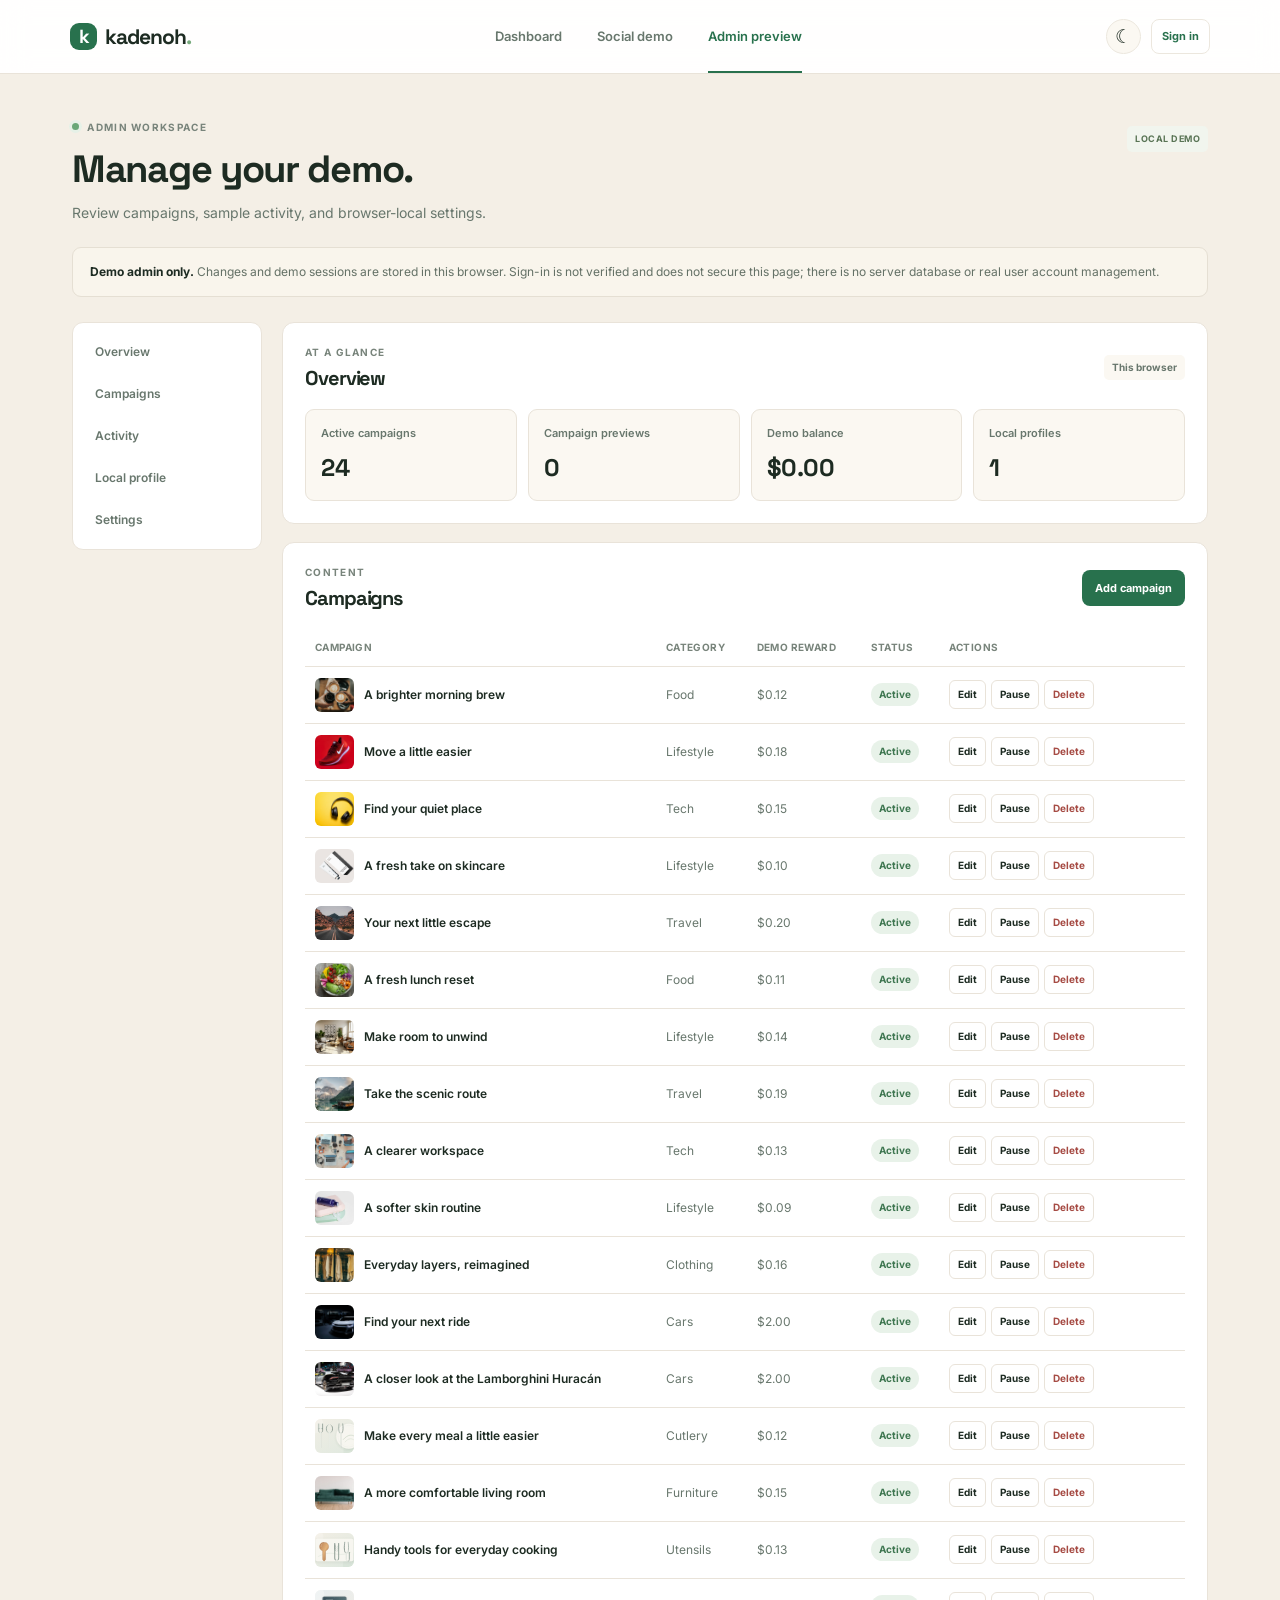
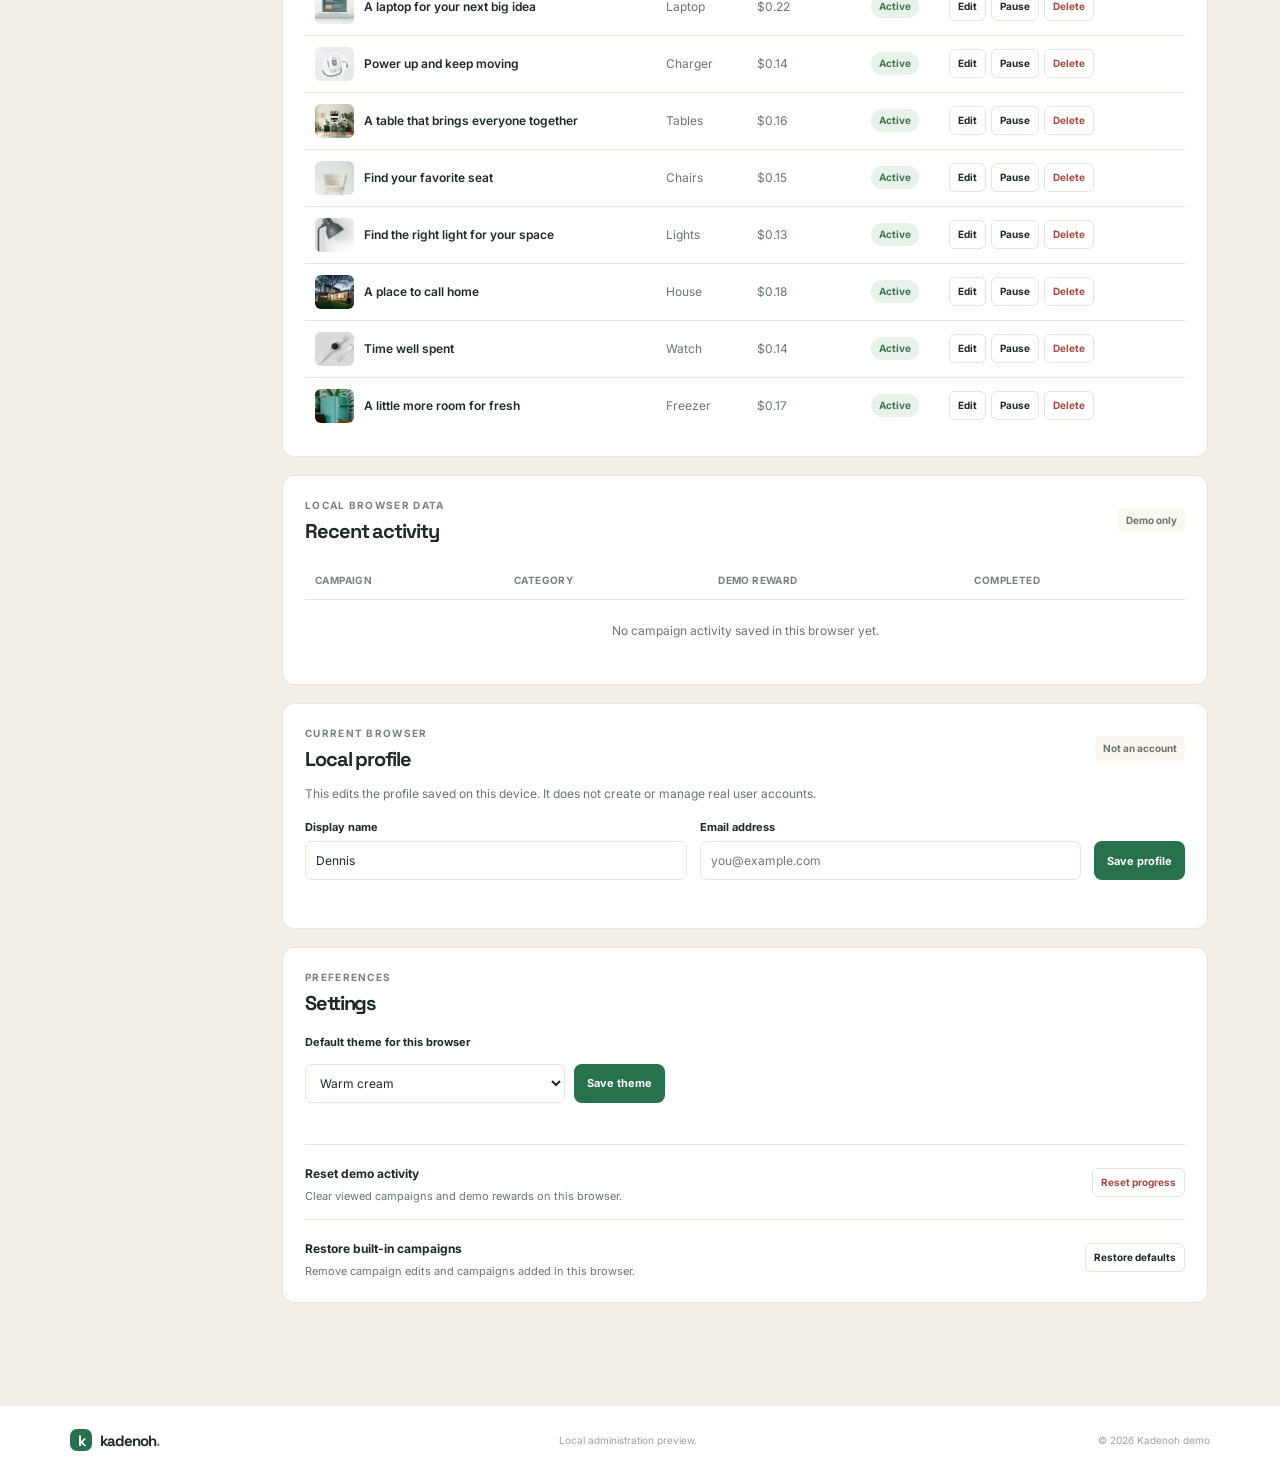
==== commit 9d9126fd: "20202" ====
--- a/admin.html
+++ b/admin.html
@@ -27,6 +27,7 @@
     <link rel="stylesheet" href="admin.css" />
     <script src="campaign-data.js" defer></script>
     <script src="admin.js" defer></script>
+    <script src="auth-ui.js" defer></script>
   </head>
   <body>
     <header class="topbar">
@@ -66,8 +67,9 @@
       </section>
 
       <aside class="admin-notice">
-        <strong>Demo admin only.</strong> Changes are stored in this browser.
-        There is no sign-in, server database, or real user account management.
+        <strong>Demo admin only.</strong> Changes and demo sessions are stored
+        in this browser. Sign-in is not verified and does not secure this page;
+        there is no server database or real user account management.
       </aside>
 
       <div class="admin-layout">
@@ -313,7 +315,7 @@
             name="image"
             type="text"
             maxlength="160"
-            pattern="assets/[A-Za-z0-9._/-]+"
+            pattern="assets/.+"
             title="Use a path to an image inside the assets folder."
             placeholder="assets/campaign-coffee.jpg"
             required
--- a/style.css
+++ b/style.css
@@ -156,6 +156,144 @@
 .theme-toggle:focus-visible {
   outline: 2px solid var(--green);
   outline-offset: 3px;
+}
+.session-button,
+.profile-button.is-signed-out {
+  min-height: 35px;
+  border: 1px solid var(--line);
+  border-radius: 8px;
+  padding: 7px 10px;
+  background: var(--paper);
+  color: var(--green);
+  font-size: 11px;
+  font-weight: 700;
+  white-space: nowrap;
+}
+.session-button {
+  margin-left: -10px;
+}
+.session-button:hover,
+.profile-button.is-signed-out:hover {
+  border-color: var(--green);
+  background: var(--surface-soft);
+}
+.profile-button.is-signed-out .profile-name {
+  display: inline;
+}
+.profile-button .profile-avatar[hidden] {
+  display: none;
+}
+@media (max-width: 520px) {
+  .session-button,
+  .profile-button.is-signed-out {
+    min-height: 30px;
+    padding: 5px 7px;
+    font-size: 10px;
+  }
+}
+.profile-session-state {
+  display: flex;
+  align-items: center;
+  justify-content: space-between;
+  gap: 12px;
+  margin: 0 0 17px;
+  padding: 10px 12px;
+  border: 1px solid var(--border);
+  border-radius: 8px;
+  background: var(--surface-soft);
+  color: var(--muted);
+  font-size: 10px;
+}
+.profile-session-state[hidden] {
+  display: none;
+}
+.profile-sign-out,
+.session-cancel-button {
+  border: 1px solid var(--border);
+  border-radius: 7px;
+  padding: 7px 10px;
+  background: var(--paper);
+  color: var(--ink);
+  font-size: 10px;
+  font-weight: 700;
+}
+.profile-sign-out:hover,
+.session-cancel-button:hover {
+  border-color: var(--green);
+  color: var(--green);
+}
+.session-dialog {
+  position: relative;
+  width: min(410px, calc(100% - 32px));
+  max-height: 90vh;
+  overflow-y: auto;
+  padding: 30px 28px 24px;
+  border: 1px solid var(--border);
+  border-radius: 16px;
+  background: var(--paper);
+  color: var(--ink);
+  box-shadow: 0 25px 90px rgba(18, 33, 23, 0.25);
+}
+.session-dialog::backdrop {
+  background: rgba(26, 38, 29, 0.48);
+  backdrop-filter: blur(3px);
+}
+.session-dialog h2 {
+  margin: 0 36px 10px 0;
+  font: 700 22px "Space Grotesk", sans-serif;
+}
+.session-disclaimer {
+  margin: 0 0 18px;
+  color: var(--muted);
+  font-size: 11px;
+  line-height: 1.65;
+}
+.session-form {
+  display: grid;
+  gap: 9px;
+}
+.session-form label {
+  color: var(--ink);
+  font-size: 11px;
+  font-weight: 700;
+}
+.session-form input {
+  width: 100%;
+  min-height: 40px;
+  margin-bottom: 5px;
+  border: 1px solid var(--border);
+  border-radius: 7px;
+  padding: 9px 10px;
+  background: var(--paper);
+  color: var(--ink);
+  font: 400 12px "Inter", sans-serif;
+}
+.session-form input:focus {
+  border-color: var(--green);
+  outline: 2px solid color-mix(in srgb, var(--green) 18%, transparent);
+}
+.session-dialog-actions {
+  display: flex;
+  justify-content: flex-end;
+  gap: 8px;
+  margin-top: 7px;
+}
+.session-status {
+  min-height: 18px;
+  margin: 9px 0 0;
+  color: #a64b44;
+  font-size: 11px;
+}
+.visually-hidden {
+  position: absolute;
+  width: 1px;
+  height: 1px;
+  padding: 0;
+  margin: -1px;
+  overflow: hidden;
+  clip: rect(0, 0, 0, 0);
+  white-space: nowrap;
+  border: 0;
 }
 .profile-button {
   border: 0;
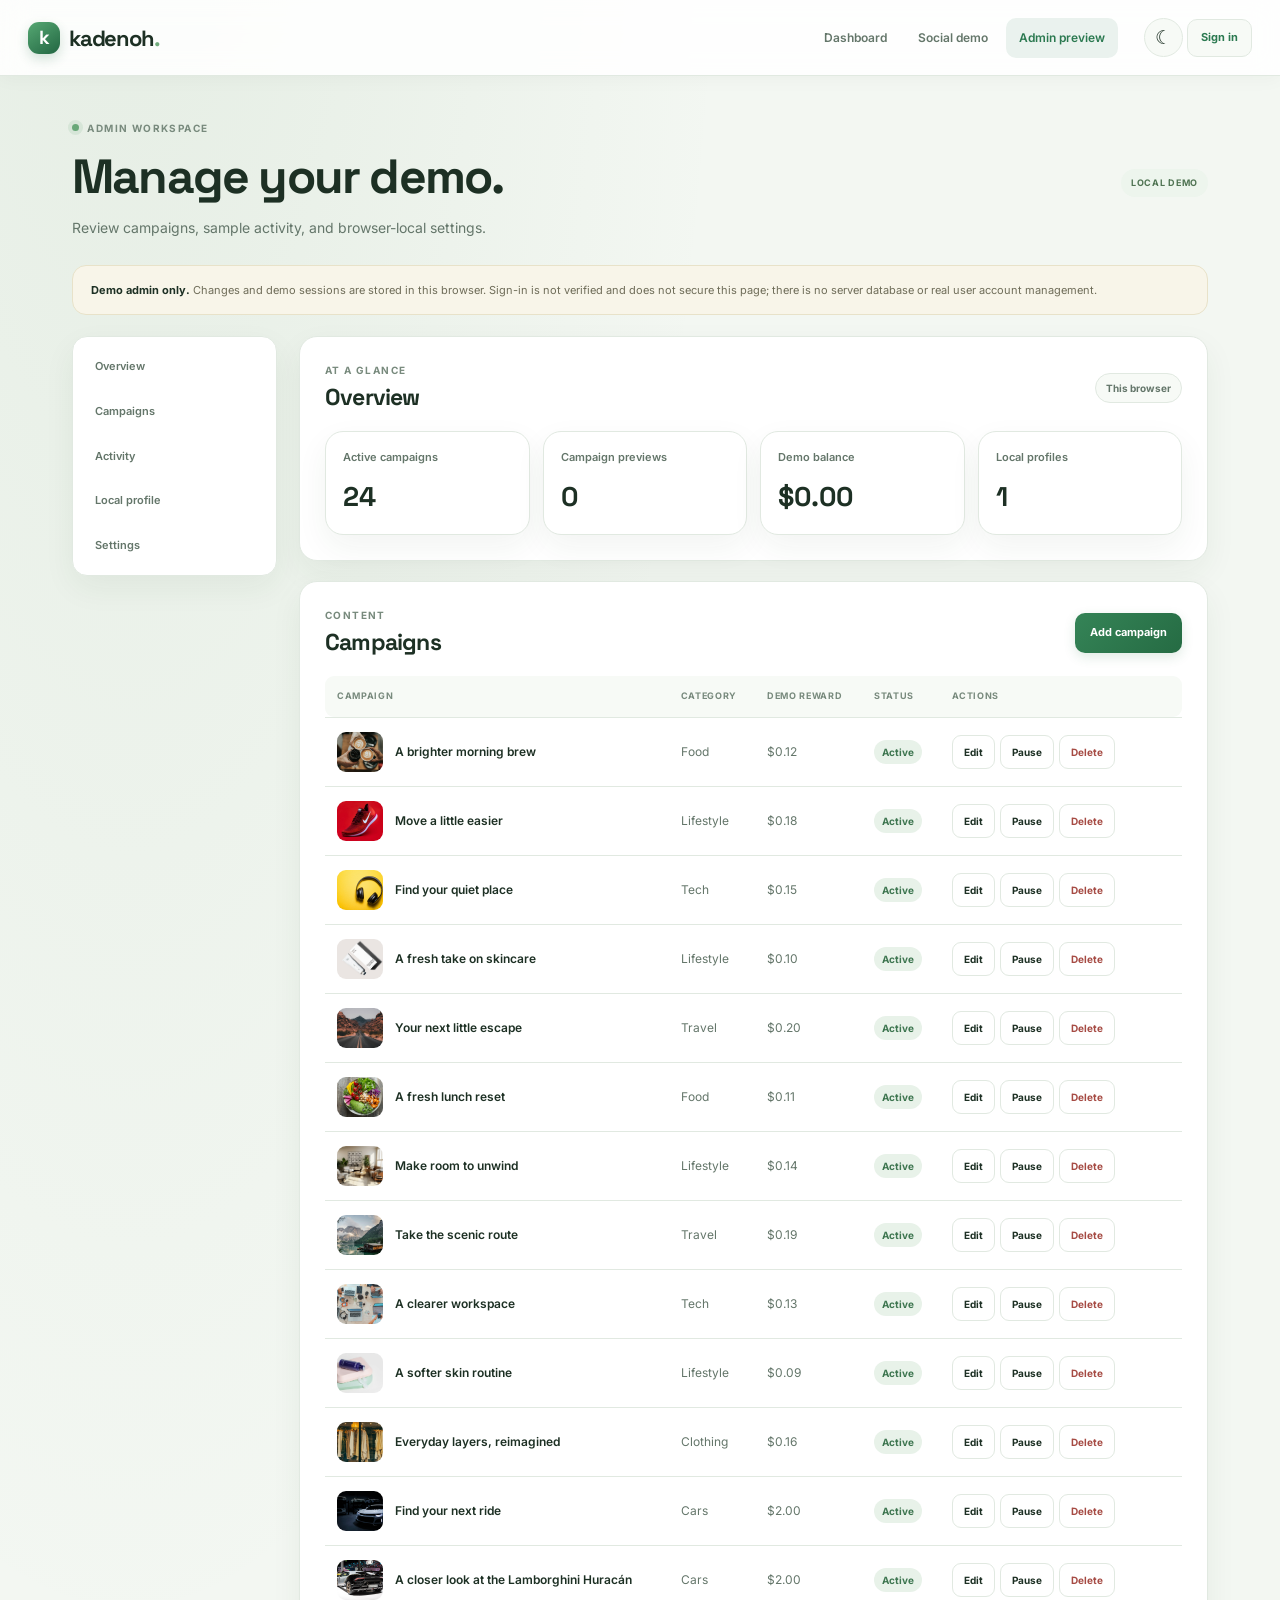
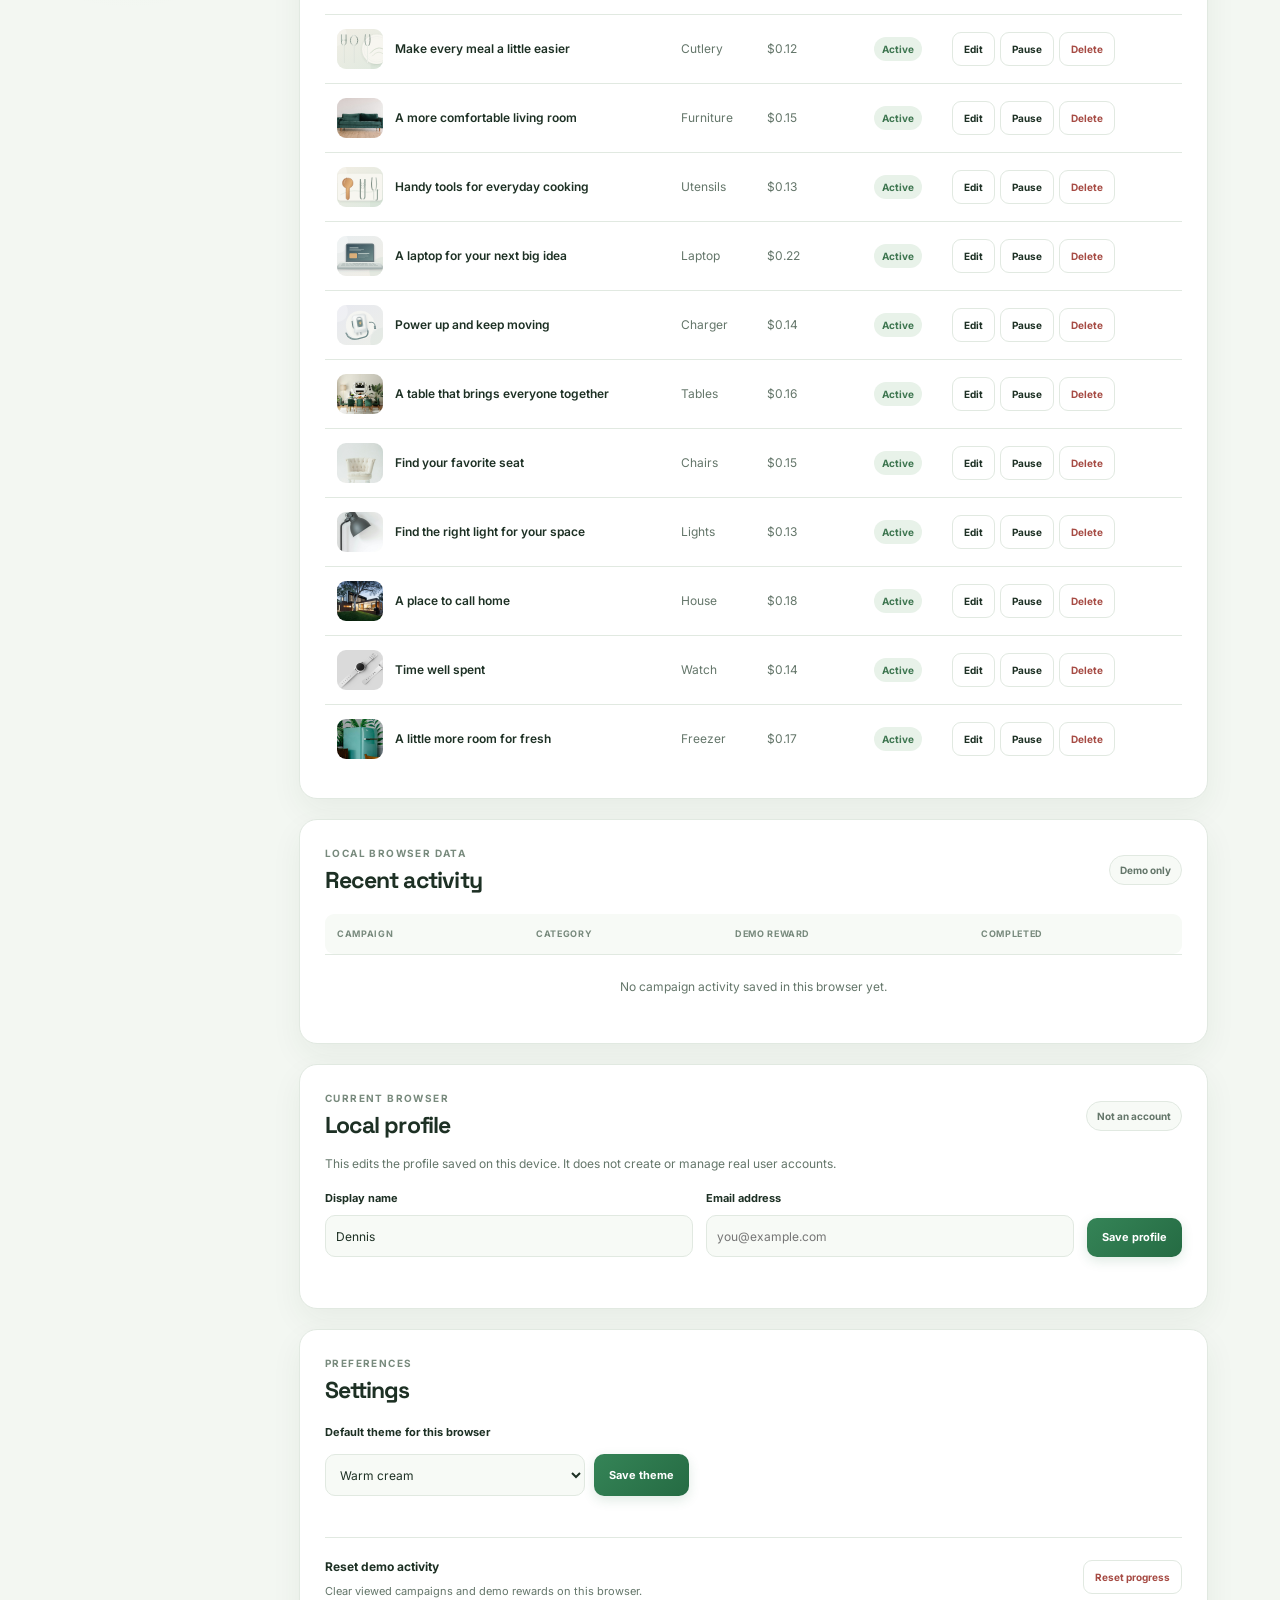
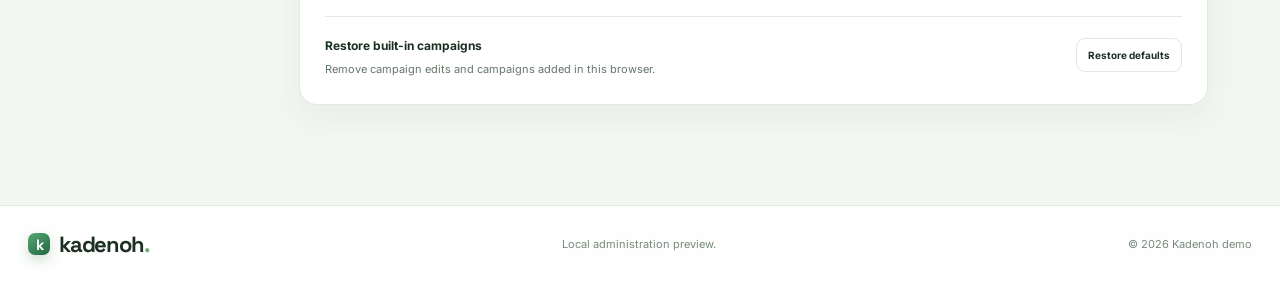
==== commit 8b0684c8: "css" ====
--- a/admin.html
+++ b/admin.html
@@ -4,6 +4,7 @@
     <meta charset="utf-8" />
     <meta name="viewport" content="width=device-width, initial-scale=1" />
     <meta name="theme-color" content="#f4efe6" />
+    <link rel="icon" type="image/svg+xml" href="assets/favicon.svg" sizes="any" />
     <meta
       name="description"
       content="Local-only administration preview for the Kadenoh demo."
@@ -25,6 +26,7 @@
     />
     <link rel="stylesheet" href="style.css" />
     <link rel="stylesheet" href="admin.css" />
+    <link rel="stylesheet" href="design-refresh.css" />
     <script src="campaign-data.js" defer></script>
     <script src="admin.js" defer></script>
     <script src="auth-ui.js" defer></script>
--- a/style.css
+++ b/style.css
@@ -664,63 +664,15 @@
   background: #fff;
   color: #818a83;
 }
-.payout-entry-form {
-  grid-column: 1 / -1;
-  display: grid;
-  grid-template-columns: minmax(0, 1fr) auto;
-  gap: 7px;
-  padding-top: 3px;
-}
-.payout-entry-form label {
-  grid-column: 1 / -1;
-  color: #667168;
-  font-size: 10px;
-  font-weight: 600;
-}
-.payout-entry-form input {
-  width: 100%;
-  min-width: 0;
-  border: 1px solid #e4e9e4;
-  border-radius: 6px;
-  padding: 8px 9px;
-  outline: none;
-  color: var(--ink);
-  background: white;
-  font:
-    11px "Inter",
-    sans-serif;
-}
-.payout-entry-form input:focus {
-  border-color: #8db598;
-  box-shadow: 0 0 0 3px #8db59824;
-}
-.payout-entry-form input::placeholder {
-  color: #a7afa8;
-}
-.detail-save-button {
-  border: 0;
-  border-radius: 6px;
-  padding: 8px 9px;
-  background: #edf4ed;
-  color: var(--green);
-  font-size: 9px;
-  font-weight: 700;
-}
-.detail-save-button:hover {
-  background: #e2eee3;
-}
-.payout-feedback {
-  grid-column: 1 / -1;
-  min-height: 12px;
-  color: #748a77;
-  font-size: 9px;
-  line-height: 1.4;
-}
 .payout-disclaimer {
   margin: 11px 0 0;
   color: #9aa29b;
   font-size: 9px;
   line-height: 1.5;
+}
+.payout-withdrawal-link {
+  display: inline-flex;
+  margin-top: 14px;
 }
 .section-heading,
 .activity-heading {
@@ -1658,7 +1610,6 @@
 html[data-theme="dark"] .payout-section,
 html[data-theme="dark"] .payout-method,
 html[data-theme="dark"] .profile-photo-preview,
-html[data-theme="dark"] .payout-entry-form input,
 html[data-theme="dark"] .referral-link-input,
 html[data-theme="dark"] .photo-remove-button {
   border-color: var(--border);
@@ -1719,20 +1670,6 @@
   background: #202a23;
   color: #c0cbc2;
 }
-html[data-theme="dark"] .payout-entry-form label {
-  color: #b6c2b9;
-}
-html[data-theme="dark"] .payout-entry-form input {
-  background: #151c17;
-  color: var(--ink);
-}
-html[data-theme="dark"] .detail-save-button {
-  background: #2b4433;
-  color: #a7d8b0;
-}
-html[data-theme="dark"] .detail-save-button:hover {
-  background: #34533e;
-}
 html[data-theme="dark"] .filter-chip {
   border-color: var(--border);
   color: #b4c0b7;
@@ -1794,8 +1731,7 @@
   color: #78867b;
 }
 html[data-theme="dark"] .profile-info-status,
-html[data-theme="dark"] .profile-photo-status,
-html[data-theme="dark"] .payout-feedback {
+html[data-theme="dark"] .profile-photo-status {
   color: #a6d1ad;
 }
 html[data-theme="dark"] .photo-remove-button:disabled {
--- a/design-refresh.css
+++ b/design-refresh.css
@@ -0,0 +1,1480 @@
+:root {
+  color-scheme: light;
+  --ink: #1d3024;
+  --muted: #64766a;
+  --green: #2b7950;
+  --green-dark: #205f3e;
+  --line: #e1e9e1;
+  --paper: #ffffff;
+  --bg: #f3f7f2;
+  --surface-soft: #f7faf6;
+  --text-soft: #788a7d;
+  --text-faint: #95a399;
+  --border: #e1e9e1;
+  --shadow-card: 0 12px 32px rgba(32, 63, 42, 0.06);
+  --shadow-lift: 0 20px 42px rgba(32, 63, 42, 0.12);
+  font-family: "Inter", sans-serif;
+}
+
+html[data-theme="dark"] {
+  color-scheme: dark;
+  --ink: #e7f0e9;
+  --muted: #aab9ae;
+  --green: #84c99a;
+  --green-dark: #6ab181;
+  --line: #34473a;
+  --paper: #1c2921;
+  --bg: #111a14;
+  --surface-soft: #202d24;
+  --text-soft: #a5b5a9;
+  --text-faint: #87988b;
+  --border: #314337;
+  --shadow-card: 0 12px 32px rgba(0, 0, 0, 0.16);
+  --shadow-lift: 0 20px 42px rgba(0, 0, 0, 0.28);
+}
+
+html {
+  scroll-padding-top: 96px;
+}
+
+body {
+  min-height: 100vh;
+  background:
+    radial-gradient(ellipse at 10% -12%, rgba(114, 160, 112, 0.12), transparent 38rem),
+    var(--bg);
+  color: var(--ink);
+  line-height: 1.6;
+}
+
+button,
+input,
+select,
+textarea {
+  font: inherit;
+}
+
+button:focus-visible,
+a:focus-visible,
+input:focus-visible,
+select:focus-visible,
+textarea:focus-visible {
+  outline: 3px solid color-mix(in srgb, var(--green) 52%, transparent);
+  outline-offset: 3px;
+}
+
+.topbar {
+  height: 76px;
+  padding-inline: max(28px, calc((100vw - 1240px) / 2));
+  border-color: var(--border);
+  background: color-mix(in srgb, var(--paper) 88%, transparent);
+  box-shadow: 0 3px 18px rgba(24, 46, 31, 0.035);
+}
+
+.brand {
+  gap: 9px;
+  font-size: 22px;
+  letter-spacing: -1.2px;
+}
+
+.brand-mark {
+  width: 32px;
+  height: 32px;
+  border-radius: 11px;
+  background: linear-gradient(145deg, #56a873, #226642);
+  box-shadow: 0 5px 12px rgba(39, 111, 69, 0.2);
+}
+
+.brand-period {
+  margin-left: -9px;
+  color: #71ac7d;
+}
+
+.main-nav {
+  gap: 5px;
+  margin-right: 26px;
+}
+
+.nav-link {
+  height: 40px;
+  padding: 0 13px;
+  border-radius: 10px;
+  font-size: 12px;
+  transition: background 160ms ease, color 160ms ease;
+}
+
+.nav-link.active {
+  background: color-mix(in srgb, var(--green) 10%, var(--paper));
+  color: var(--green);
+}
+
+.nav-link.active::after {
+  display: none;
+}
+
+.theme-toggle {
+  width: 39px;
+  height: 39px;
+  flex-basis: 39px;
+  margin-right: 14px;
+  border-color: var(--border);
+  background: var(--surface-soft);
+  transition: transform 160ms ease, background 160ms ease, border-color 160ms ease;
+}
+
+.theme-toggle:hover {
+  transform: translateY(-1px);
+}
+
+.profile-button {
+  gap: 9px;
+  font-size: 12px;
+}
+
+.profile-avatar {
+  width: 36px;
+  height: 36px;
+  border: 2px solid color-mix(in srgb, var(--green) 18%, var(--paper));
+}
+
+.session-button,
+.profile-button.is-signed-out {
+  min-height: 38px;
+  border-color: var(--border);
+  border-radius: 10px;
+  padding: 8px 13px;
+  background: var(--surface-soft);
+  font-size: 11px;
+}
+
+main,
+.admin-main,
+.history-main,
+.social-main {
+  width: min(1240px, 100%);
+  padding: 42px 32px 54px;
+}
+
+.welcome-row {
+  position: relative;
+  overflow: hidden;
+  min-height: 188px;
+  align-items: center;
+  margin-bottom: 22px;
+  padding: 28px 32px;
+  border: 1px solid #dfe9df;
+  border-radius: 24px;
+  background:
+    radial-gradient(circle at 88% 18%, rgba(255, 255, 255, 0.82), transparent 15rem),
+    linear-gradient(115deg, #eaf3e9 0%, #f5f7ed 62%, #f7f0df 100%);
+}
+
+.welcome-row > div:first-child {
+  position: relative;
+  z-index: 1;
+}
+
+.welcome-row h1,
+.history-intro h1,
+.admin-intro h1,
+.social-hero h1 {
+  font-size: clamp(36px, 4vw, 48px);
+  letter-spacing: -1.8px;
+}
+
+.welcome-row h1 span,
+.social-hero h1 span {
+  color: var(--green);
+}
+
+.welcome-copy {
+  max-width: 580px;
+  font-size: 14px;
+  line-height: 1.7;
+}
+
+.eyebrow {
+  margin-bottom: 10px;
+  color: var(--text-soft);
+  font-size: 10px;
+  letter-spacing: 1.4px;
+}
+
+.live-dot {
+  background: #68a878;
+  box-shadow: 0 0 0 4px rgba(104, 168, 120, 0.14);
+}
+
+.date-pill {
+  position: relative;
+  z-index: 1;
+  border-color: rgba(255, 255, 255, 0.8);
+  border-radius: 12px;
+  padding: 10px 14px;
+  background: rgba(255, 255, 255, 0.72);
+  color: var(--muted);
+  box-shadow: 0 5px 16px rgba(42, 73, 47, 0.04);
+}
+
+.stats-grid {
+  gap: 15px;
+  margin-bottom: 44px;
+}
+
+.stat-card,
+.history-stat,
+.admin-stat {
+  border-color: var(--border);
+  border-radius: 18px;
+  background: var(--paper);
+  box-shadow: var(--shadow-card);
+}
+
+.stat-card {
+  min-height: 148px;
+  padding: 21px 23px;
+  transition: transform 180ms ease, box-shadow 180ms ease;
+}
+
+.stat-card:hover,
+.history-stat:hover {
+  transform: translateY(-2px);
+  box-shadow: var(--shadow-lift);
+}
+
+.balance-card {
+  border-color: #dceade;
+  background: linear-gradient(135deg, #eaf5ec, #f8fbf5);
+}
+
+.stat-label {
+  color: var(--muted);
+  font-size: 12px;
+}
+
+.stat-value {
+  margin-top: 12px;
+  font-size: 32px;
+  letter-spacing: -1.4px;
+}
+
+.stat-foot {
+  font-size: 11px;
+}
+
+.campaign-section {
+  padding: 27px;
+  border: 1px solid var(--border);
+  border-radius: 22px;
+  background: color-mix(in srgb, var(--paper) 92%, transparent);
+  box-shadow: var(--shadow-card);
+}
+
+.section-heading {
+  margin-bottom: 19px;
+}
+
+.section-heading h2,
+.payout-heading h2,
+.activity-heading h2,
+.history-section-heading h2,
+.admin-section-heading h2 {
+  font-size: 23px;
+  letter-spacing: -0.8px;
+}
+
+.text-link,
+.how-link {
+  font-size: 12px;
+  transition: color 160ms ease;
+}
+
+.text-link:hover,
+.how-link:hover,
+.payout-withdrawal-link:hover,
+.social-dashboard-link:hover {
+  color: var(--green-dark);
+}
+
+.filter-row {
+  flex-wrap: nowrap;
+  overflow-x: auto;
+  margin-bottom: 19px;
+  padding: 2px 2px 7px;
+  scrollbar-width: thin;
+  scrollbar-color: var(--border) transparent;
+}
+
+.filter-chip {
+  border-color: var(--border);
+  border-radius: 999px;
+  padding: 8px 13px;
+  background: var(--surface-soft);
+  color: var(--muted);
+  font-size: 11px;
+  transition: transform 150ms ease, background 150ms ease, border-color 150ms ease;
+}
+
+.filter-chip:hover {
+  transform: translateY(-1px);
+}
+
+.filter-chip.selected {
+  border-color: var(--green);
+  background: var(--green);
+  box-shadow: 0 4px 11px color-mix(in srgb, var(--green) 25%, transparent);
+}
+
+.campaign-grid {
+  gap: 18px;
+}
+
+.campaign-card {
+  border-color: var(--border);
+  border-radius: 17px;
+  box-shadow: 0 6px 20px rgba(32, 63, 42, 0.045);
+  transition: transform 200ms ease, box-shadow 200ms ease, border-color 200ms ease;
+}
+
+.campaign-card:hover {
+  transform: translateY(-5px);
+  border-color: color-mix(in srgb, var(--green) 26%, var(--border));
+  box-shadow: var(--shadow-lift);
+}
+
+.campaign-art {
+  height: 190px;
+}
+
+.campaign-badge {
+  border-radius: 999px;
+  padding: 6px 9px;
+  box-shadow: 0 3px 10px rgba(16, 29, 19, 0.12);
+  font-size: 9px;
+}
+
+.campaign-body {
+  padding: 17px 18px 18px;
+}
+
+.campaign-meta {
+  margin-bottom: 8px;
+}
+
+.campaign-category {
+  color: var(--green);
+}
+
+.campaign-body h3 {
+  min-height: 42px;
+  font-size: 16px;
+  line-height: 1.35;
+}
+
+.campaign-body > p {
+  min-height: 56px;
+  font-size: 11px;
+  line-height: 1.65;
+}
+
+.campaign-action-row {
+  margin-top: 15px;
+  border-color: var(--border);
+}
+
+.reward-label {
+  color: var(--green);
+}
+
+.primary-button,
+.profile-save-button {
+  min-height: 40px;
+  border-radius: 10px;
+  padding: 10px 15px;
+  background: linear-gradient(135deg, #358457, #256b43);
+  box-shadow: 0 4px 12px rgba(39, 111, 69, 0.15);
+  font-size: 11px;
+  transition: transform 160ms ease, box-shadow 160ms ease, background 160ms ease;
+}
+
+.primary-button:hover:not(:disabled),
+.profile-save-button:hover {
+  transform: translateY(-1px);
+  background: linear-gradient(135deg, #2f784d, #1d5b39);
+  box-shadow: 0 7px 16px rgba(39, 111, 69, 0.22);
+}
+
+.primary-button:disabled {
+  box-shadow: none;
+}
+
+.bottom-grid {
+  gap: 18px;
+  margin-top: 25px;
+}
+
+.how-card,
+.activity-card {
+  border-color: var(--border);
+  border-radius: 20px;
+  box-shadow: var(--shadow-card);
+}
+
+.how-card {
+  background: linear-gradient(130deg, #eaf4e9, #f4f6ed);
+}
+
+.how-copy {
+  padding: 27px;
+}
+
+.how-copy h2 {
+  font-size: 23px;
+  letter-spacing: -0.8px;
+}
+
+.how-copy > p:not(.eyebrow) {
+  font-size: 12px;
+  line-height: 1.7;
+}
+
+.activity-card {
+  padding: 23px 24px 12px;
+}
+
+.activity-row {
+  padding: 13px 0;
+  border-color: var(--border);
+}
+
+.activity-icon {
+  border-radius: 11px;
+}
+
+.activity-details strong {
+  font-size: 12px;
+}
+
+.activity-details span,
+.activity-amount {
+  font-size: 10px;
+}
+
+.payout-section {
+  margin-top: 19px;
+  padding: 25px 27px;
+  border-radius: 20px;
+  box-shadow: var(--shadow-card);
+}
+
+.payout-heading {
+  align-items: center;
+}
+
+.payout-heading h2 {
+  margin-bottom: 4px;
+}
+
+.payout-copy {
+  font-size: 12px;
+  line-height: 1.65;
+}
+
+.demo-tag {
+  border-radius: 999px;
+  padding: 7px 10px;
+  background: #edf5ed;
+  color: #507453;
+  font-size: 9px;
+  letter-spacing: 0.7px;
+}
+
+.payout-method {
+  border-color: var(--border);
+  border-radius: 13px;
+  padding: 14px;
+  background: var(--surface-soft);
+  transition: border-color 150ms ease, transform 150ms ease;
+}
+
+.payout-method:hover {
+  transform: translateY(-2px);
+  border-color: color-mix(in srgb, var(--green) 35%, var(--border));
+}
+
+.payout-details strong {
+  font-size: 12px;
+}
+
+.method-button,
+.admin-secondary-button,
+.admin-danger-button,
+.admin-action-button {
+  border-radius: 9px;
+  padding: 8px 11px;
+  font-size: 10px;
+  transition: transform 150ms ease, border-color 150ms ease, background 150ms ease;
+}
+
+.method-button:hover,
+.admin-secondary-button:hover,
+.admin-action-button:hover:not(:disabled) {
+  transform: translateY(-1px);
+}
+
+.payout-disclaimer {
+  line-height: 1.65;
+}
+
+.referral-link-row label {
+  color: var(--text-soft);
+  letter-spacing: 0.4px;
+}
+
+.referral-link-input,
+.withdrawal-form input,
+.withdrawal-form select,
+.admin-form input,
+.admin-form select,
+.admin-form textarea,
+.social-comment-form input,
+.profile-field input,
+.profile-field select {
+  min-height: 42px;
+  border: 1px solid var(--border);
+  border-radius: 10px;
+  background: var(--surface-soft);
+  color: var(--ink);
+  font-size: 12px;
+  transition: border-color 150ms ease, box-shadow 150ms ease;
+}
+
+.referral-link-input:focus,
+.withdrawal-form input:focus,
+.withdrawal-form select:focus,
+.admin-form input:focus,
+.admin-form select:focus,
+.admin-form textarea:focus,
+.social-comment-form input:focus,
+.profile-field input:focus,
+.profile-field select:focus {
+  border-color: var(--green);
+  outline: 0;
+  box-shadow: 0 0 0 4px color-mix(in srgb, var(--green) 14%, transparent);
+}
+
+.referral-share-options {
+  gap: 9px;
+}
+
+.demo-notice,
+.history-notice,
+.admin-notice,
+.social-demo-note {
+  border-radius: 14px;
+  background: #f8f5e9;
+  color: #6e6c58;
+}
+
+.demo-notice {
+  margin-top: 20px;
+  padding: 15px 17px;
+}
+
+.demo-notice p,
+.history-notice,
+.admin-notice {
+  font-size: 11px;
+  line-height: 1.7;
+}
+
+.notice-icon {
+  background: #eee8cd;
+  color: #877a43;
+}
+
+.history-intro,
+.admin-intro,
+.social-hero {
+  align-items: center;
+  margin-bottom: 25px;
+}
+
+.history-main,
+.admin-main,
+.social-main {
+  padding-top: 44px;
+}
+
+.history-intro h1,
+.admin-intro h1,
+.social-hero h1 {
+  margin-bottom: 9px;
+}
+
+.history-notice,
+.admin-notice {
+  margin-bottom: 21px;
+  padding: 15px 18px;
+  border: 1px solid #e8e2c9;
+}
+
+.history-summary {
+  gap: 14px;
+  margin-bottom: 20px;
+}
+
+.history-stat {
+  min-height: 112px;
+  padding: 18px;
+  transition: transform 180ms ease, box-shadow 180ms ease;
+}
+
+.history-stat span {
+  font-size: 11px;
+}
+
+.history-stat strong {
+  font-size: 27px;
+}
+
+.history-panel,
+.admin-panel {
+  padding: 25px;
+  border-color: var(--border);
+  border-radius: 18px;
+  background: var(--paper);
+  box-shadow: var(--shadow-card);
+}
+
+.history-panel {
+  margin-bottom: 20px;
+}
+
+.history-section-heading,
+.admin-section-heading {
+  margin-bottom: 18px;
+}
+
+.history-local-label,
+.admin-local-label {
+  border: 1px solid var(--border);
+  border-radius: 999px;
+  padding: 6px 10px;
+  background: var(--surface-soft);
+  font-size: 10px;
+}
+
+.history-help,
+.admin-help {
+  font-size: 12px;
+  line-height: 1.7;
+}
+
+.withdrawal-form {
+  gap: 13px;
+}
+
+.withdrawal-form label,
+.admin-form label {
+  gap: 7px;
+  font-size: 11px;
+}
+
+.withdrawal-form .primary-button {
+  min-height: 42px;
+}
+
+.demo-credit-panel {
+  border-color: var(--border);
+  border-radius: 12px;
+  padding: 15px;
+  background: var(--surface-soft);
+}
+
+.history-filters {
+  gap: 8px;
+  margin: 18px 0;
+}
+
+.history-filter {
+  border-radius: 999px;
+  padding: 8px 13px;
+  font-size: 10px;
+  transition: background 150ms ease, border-color 150ms ease, color 150ms ease;
+}
+
+.history-filter.is-selected {
+  background: color-mix(in srgb, var(--green) 12%, var(--paper));
+}
+
+.history-table,
+.admin-table {
+  font-size: 12px;
+}
+
+.history-table th,
+.admin-table th {
+  padding: 13px 12px;
+  background: var(--surface-soft);
+  color: var(--text-soft);
+  font-size: 9px;
+  letter-spacing: 0.65px;
+}
+
+.history-table td,
+.admin-table td {
+  padding: 14px 12px;
+}
+
+.history-table tbody tr,
+.admin-table tbody tr {
+  transition: background 120ms ease;
+}
+
+.history-table tbody tr:hover,
+.admin-table tbody tr:hover {
+  background: color-mix(in srgb, var(--green) 4%, var(--paper));
+}
+
+.history-table th:first-child,
+.admin-table th:first-child {
+  border-radius: 9px 0 0 9px;
+}
+
+.history-table th:last-child,
+.admin-table th:last-child {
+  border-radius: 0 9px 9px 0;
+}
+
+.admin-layout {
+  grid-template-columns: 205px minmax(0, 1fr);
+  gap: 22px;
+}
+
+.admin-side-nav {
+  gap: 5px;
+  padding: 10px;
+  border-color: var(--border);
+  border-radius: 15px;
+  background: var(--paper);
+  box-shadow: var(--shadow-card);
+}
+
+.admin-side-nav a {
+  border-radius: 9px;
+  padding: 11px 12px;
+  font-size: 11px;
+  transition: background 150ms ease, color 150ms ease;
+}
+
+.admin-side-nav a:target,
+.admin-side-nav a:hover {
+  background: color-mix(in srgb, var(--green) 10%, var(--paper));
+  color: var(--green);
+}
+
+.admin-content {
+  gap: 20px;
+}
+
+.admin-stats {
+  gap: 13px;
+}
+
+.admin-stat {
+  min-height: 104px;
+  padding: 17px;
+}
+
+.admin-stat strong {
+  font-size: 27px;
+}
+
+.admin-table {
+  min-width: 670px;
+}
+
+.admin-campaign-identity {
+  gap: 12px;
+  min-width: 210px;
+}
+
+.admin-campaign-identity img {
+  width: 46px;
+  height: 40px;
+  flex-basis: 46px;
+  border-radius: 9px;
+}
+
+.admin-actions-cell {
+  min-width: 225px;
+}
+
+.admin-dialog,
+.withdrawal-dialog,
+.profile-dialog,
+.session-dialog,
+.watch-dialog {
+  border-radius: 22px;
+  box-shadow: 0 28px 90px rgba(20, 38, 25, 0.24);
+}
+
+.admin-dialog,
+.withdrawal-dialog,
+.session-dialog {
+  border: 1px solid var(--border);
+}
+
+.admin-dialog h2,
+.withdrawal-dialog h2,
+.session-dialog h2 {
+  letter-spacing: -0.8px;
+}
+
+.social-layout {
+  grid-template-columns: minmax(0, 1fr) 320px;
+  gap: 22px;
+}
+
+.social-feed {
+  gap: 20px;
+}
+
+.social-post,
+.social-summary {
+  border-radius: 20px;
+  box-shadow: var(--shadow-card);
+  transition: box-shadow 180ms ease, transform 180ms ease;
+}
+
+.social-post:hover {
+  box-shadow: var(--shadow-lift);
+}
+
+.social-post-header {
+  padding: 19px 21px 12px;
+}
+
+.social-avatar {
+  width: 44px;
+  height: 44px;
+  flex-basis: 44px;
+  box-shadow: 0 0 0 4px color-mix(in srgb, var(--green) 8%, var(--paper));
+}
+
+.social-post-tag {
+  border-radius: 999px;
+  padding: 6px 9px;
+}
+
+.social-post-copy {
+  margin: 8px 21px 16px;
+  font-size: 13px;
+  line-height: 1.7;
+}
+
+.social-post-image {
+  max-height: 460px;
+  aspect-ratio: 16 / 10;
+}
+
+.social-post-stats {
+  padding: 13px 21px;
+}
+
+.social-actions {
+  margin-inline: 21px;
+}
+
+.social-action {
+  min-height: 47px;
+  border-radius: 9px;
+}
+
+.social-comments {
+  padding: 15px 21px 20px;
+}
+
+.social-summary {
+  padding: 23px;
+}
+
+.social-summary h2 {
+  font-size: 20px;
+}
+
+.social-summary-count {
+  font-size: 13px;
+}
+
+.social-summary-count span {
+  font-size: 34px;
+}
+
+.social-demo-note {
+  padding: 17px;
+  border: 1px solid #e8e2c9;
+  box-shadow: none;
+}
+
+.social-demo-note p {
+  line-height: 1.7;
+}
+
+footer {
+  min-height: 78px;
+  padding-inline: max(28px, calc((100vw - 1240px) / 2));
+  border-color: var(--border);
+  background: color-mix(in srgb, var(--paper) 88%, transparent);
+  color: var(--text-soft);
+  font-size: 11px;
+}
+
+footer a:not(.brand) {
+  transition: color 150ms ease;
+}
+
+footer a:not(.brand):hover {
+  color: var(--green-dark);
+}
+
+.profile-dialog,
+.session-dialog,
+.withdrawal-dialog,
+.admin-dialog {
+  background: var(--paper);
+  color: var(--ink);
+}
+
+.profile-field label {
+  color: var(--muted);
+  font-size: 11px;
+}
+
+.profile-photo-preview {
+  border-color: color-mix(in srgb, var(--green) 18%, var(--paper));
+}
+
+.toast {
+  border: 1px solid rgba(255, 255, 255, 0.12);
+  border-radius: 12px;
+  padding: 12px 17px;
+  box-shadow: var(--shadow-lift);
+}
+
+html[data-theme="dark"] body {
+  background:
+    radial-gradient(ellipse at 10% -12%, rgba(76, 129, 88, 0.12), transparent 38rem),
+    var(--bg);
+}
+
+html[data-theme="dark"] .topbar,
+html[data-theme="dark"] footer {
+  background: color-mix(in srgb, var(--paper) 92%, transparent);
+}
+
+html[data-theme="dark"] .welcome-row,
+html[data-theme="dark"] .balance-card,
+html[data-theme="dark"] .how-card {
+  border-color: #304638;
+  background:
+    radial-gradient(circle at 88% 18%, rgba(112, 158, 118, 0.1), transparent 15rem),
+    linear-gradient(115deg, #1c3023 0%, #202c24 62%, #302d20 100%);
+}
+
+html[data-theme="dark"] .date-pill {
+  border-color: var(--border);
+  background: color-mix(in srgb, var(--paper) 84%, transparent);
+  color: var(--ink);
+}
+
+html[data-theme="dark"] .campaign-section {
+  background: color-mix(in srgb, var(--paper) 90%, transparent);
+}
+
+html[data-theme="dark"] .demo-tag,
+html[data-theme="dark"] .social-post-tag {
+  background: #2b4031;
+  color: #b6dfbc;
+}
+
+html[data-theme="dark"] .history-notice,
+html[data-theme="dark"] .admin-notice,
+html[data-theme="dark"] .demo-notice,
+html[data-theme="dark"] .social-demo-note {
+  border-color: #514a35;
+  background: #2b281e;
+  color: #c0b99d;
+}
+
+html[data-theme="dark"] .notice-icon {
+  background: #48412e;
+  color: #e2d193;
+}
+
+html[data-theme="dark"] .demo-notice strong,
+html[data-theme="dark"] .social-demo-note strong {
+  color: #e7dcae;
+}
+
+html[data-theme="dark"] .demo-notice p,
+html[data-theme="dark"] .social-demo-note p {
+  color: #c0b99d;
+}
+
+html[data-theme="dark"] .filter-chip,
+html[data-theme="dark"] .history-filter {
+  border-color: var(--border);
+  background: var(--surface-soft);
+  color: var(--muted);
+}
+
+html[data-theme="dark"] .filter-chip.selected,
+html[data-theme="dark"] .history-filter.is-selected {
+  border-color: var(--green);
+  background: #2b5037;
+  color: #e7f0e9;
+}
+
+html[data-theme="dark"] .payout-method {
+  border-color: var(--border);
+  background: var(--surface-soft);
+}
+
+html[data-theme="dark"] .method-button,
+html[data-theme="dark"] .admin-secondary-button,
+html[data-theme="dark"] .admin-action-button {
+  border-color: var(--border);
+  background: var(--surface-soft);
+  color: var(--ink);
+}
+
+html[data-theme="dark"] .method-button:hover,
+html[data-theme="dark"] .admin-secondary-button:hover,
+html[data-theme="dark"] .admin-action-button:hover:not(:disabled) {
+  border-color: var(--green);
+  background: color-mix(in srgb, var(--green) 12%, var(--surface-soft));
+}
+
+html[data-theme="dark"] .referral-link-input,
+html[data-theme="dark"] .withdrawal-form input,
+html[data-theme="dark"] .withdrawal-form select,
+html[data-theme="dark"] .admin-form input,
+html[data-theme="dark"] .admin-form select,
+html[data-theme="dark"] .admin-form textarea,
+html[data-theme="dark"] .social-comment-form input,
+html[data-theme="dark"] .profile-field input,
+html[data-theme="dark"] .profile-field select {
+  border-color: var(--border);
+  background: #141d17;
+  color: var(--ink);
+}
+
+html[data-theme="dark"] .admin-stat,
+html[data-theme="dark"] .demo-credit-panel {
+  border-color: var(--border);
+  background: var(--surface-soft);
+}
+
+html[data-theme="dark"] .history-table th,
+html[data-theme="dark"] .admin-table th {
+  background: #202d24;
+}
+
+html[data-theme="dark"] .history-table tbody tr:hover,
+html[data-theme="dark"] .admin-table tbody tr:hover {
+  background: color-mix(in srgb, var(--green) 8%, var(--paper));
+}
+
+html[data-theme="dark"] .social-post,
+html[data-theme="dark"] .social-summary {
+  background: var(--paper);
+}
+
+html[data-theme="dark"] .profile-photo-preview {
+  border-color: #304337;
+  background: #293b2e;
+  color: #a5d5ad;
+}
+
+@media (max-width: 900px) {
+  .campaign-grid {
+    grid-template-columns: repeat(2, minmax(0, 1fr));
+  }
+
+  .admin-layout {
+    grid-template-columns: 1fr;
+  }
+
+  .admin-side-nav {
+    position: static;
+    display: flex;
+    overflow-x: auto;
+  }
+
+  .admin-side-nav a {
+    flex: 0 0 auto;
+  }
+
+  .social-layout {
+    grid-template-columns: minmax(0, 1fr) 280px;
+  }
+}
+
+@media (max-width: 760px) {
+  .topbar {
+    display: grid;
+    grid-template-columns: minmax(0, 1fr) auto auto;
+    grid-template-areas:
+      "brand theme profile"
+      "nav nav nav";
+    gap: 7px 12px;
+    height: auto;
+    padding: 10px 20px 8px;
+  }
+
+  .brand {
+    grid-area: brand;
+  }
+
+  .main-nav {
+    grid-area: nav;
+    justify-content: space-between;
+    width: 100%;
+    height: auto;
+    margin: 0;
+    overflow-x: auto;
+  }
+
+  .nav-link {
+    flex: 0 0 auto;
+    height: 34px;
+    padding: 0 10px;
+  }
+
+  .theme-toggle {
+    grid-area: theme;
+    margin: 0;
+  }
+
+  .profile-button,
+  .profile-button.is-signed-out,
+  .session-button {
+    grid-area: profile;
+    justify-self: end;
+    margin: 0;
+  }
+
+  .profile-name,
+  .chevron {
+    display: none;
+  }
+
+  main,
+  .admin-main,
+  .history-main,
+  .social-main {
+    padding: 32px 22px 42px;
+  }
+
+  .welcome-row {
+    min-height: 170px;
+    padding: 24px;
+  }
+
+  .campaign-section {
+    padding: 22px;
+  }
+
+  .admin-stats {
+    grid-template-columns: repeat(2, minmax(0, 1fr));
+  }
+
+  .social-layout {
+    grid-template-columns: 1fr;
+  }
+
+  .social-sidebar {
+    position: static;
+    grid-template-columns: repeat(2, minmax(0, 1fr));
+  }
+
+  footer {
+    padding: 17px 22px;
+  }
+}
+
+@media (max-width: 520px) {
+  .topbar {
+    padding: 9px 14px 7px;
+  }
+
+  .brand {
+    font-size: 19px;
+  }
+
+  .brand-mark {
+    width: 29px;
+    height: 29px;
+  }
+
+  .theme-toggle {
+    width: 34px;
+    height: 34px;
+    flex-basis: 34px;
+  }
+
+  .nav-link {
+    padding-inline: 7px;
+    font-size: 10px;
+  }
+
+  .session-button,
+  .profile-button.is-signed-out {
+    min-height: 34px;
+    padding: 6px 9px;
+    font-size: 10px;
+  }
+
+  main,
+  .admin-main,
+  .history-main,
+  .social-main {
+    padding: 25px 14px 34px;
+  }
+
+  .welcome-row {
+    min-height: 0;
+    align-items: flex-start;
+    padding: 23px 19px;
+    border-radius: 19px;
+  }
+
+  .welcome-row h1,
+  .history-intro h1,
+  .admin-intro h1,
+  .social-hero h1 {
+    font-size: 32px;
+    letter-spacing: -1.2px;
+  }
+
+  .welcome-copy {
+    max-width: 100%;
+    font-size: 12px;
+  }
+
+  .date-pill {
+    gap: 5px;
+    padding: 8px 9px;
+    font-size: 9px;
+  }
+
+  .stats-grid {
+    gap: 10px;
+    margin-bottom: 30px;
+  }
+
+  .stat-card {
+    min-height: 130px;
+    padding: 16px;
+    border-radius: 15px;
+  }
+
+  .stat-value {
+    font-size: 27px;
+  }
+
+  .campaign-section {
+    padding: 18px 14px;
+    border-radius: 18px;
+  }
+
+  .section-heading h2,
+  .payout-heading h2,
+  .history-section-heading h2,
+  .admin-section-heading h2 {
+    font-size: 20px;
+  }
+
+  .campaign-grid {
+    grid-template-columns: 1fr;
+    gap: 13px;
+  }
+
+  .campaign-art {
+    height: 180px;
+  }
+
+  .campaign-body h3 {
+    min-height: 0;
+  }
+
+  .campaign-body > p {
+    min-height: 0;
+  }
+
+  .payout-section,
+  .history-panel,
+  .admin-panel {
+    padding: 19px 16px;
+    border-radius: 17px;
+  }
+
+  .payout-heading {
+    align-items: flex-start;
+  }
+
+  .payout-methods,
+  .history-summary {
+    grid-template-columns: 1fr 1fr;
+  }
+
+  .payout-methods {
+    gap: 8px;
+  }
+
+  .payout-method {
+    grid-template-columns: 30px minmax(0, 1fr);
+    gap: 8px;
+    padding: 10px;
+  }
+
+  .payout-mark {
+    width: 30px;
+    height: 30px;
+    flex-basis: 30px;
+    font-size: 14px;
+  }
+
+  .payout-method .method-button {
+    grid-column: 1 / -1;
+    justify-self: stretch;
+  }
+
+  .referral-link-controls {
+    grid-template-columns: minmax(0, 1fr);
+  }
+
+  .referral-reward-row {
+    align-items: flex-start;
+  }
+
+  .bottom-grid {
+    margin-top: 20px;
+  }
+
+  .how-copy {
+    max-width: 72%;
+    padding: 22px 18px;
+  }
+
+  .how-copy h2 {
+    font-size: 19px;
+  }
+
+  .history-intro,
+  .admin-intro,
+  .social-hero {
+    align-items: flex-start;
+    gap: 10px;
+  }
+
+  .history-stat {
+    min-height: 96px;
+    padding: 14px;
+  }
+
+  .history-stat strong {
+    font-size: 23px;
+  }
+
+  .withdrawal-form {
+    grid-template-columns: 1fr;
+  }
+
+  .withdrawal-form button {
+    grid-column: auto;
+    justify-self: stretch;
+  }
+
+  .history-table,
+  .admin-table {
+    min-width: 620px;
+  }
+
+  .admin-stats {
+    gap: 9px;
+  }
+
+  .admin-stat {
+    min-height: 92px;
+    padding: 13px;
+  }
+
+  .admin-stat strong {
+    font-size: 22px;
+  }
+
+  .admin-profile-form {
+    grid-template-columns: 1fr;
+  }
+
+  .social-sidebar {
+    grid-template-columns: 1fr;
+  }
+
+  .social-post-header {
+    padding: 15px 15px 10px;
+  }
+
+  .social-post-copy {
+    margin-inline: 15px;
+  }
+
+  .social-post-stats {
+    padding-inline: 15px;
+  }
+
+  .social-actions {
+    margin-inline: 15px;
+  }
+
+  .social-comments {
+    padding: 13px 15px 16px;
+  }
+
+  .social-post-tag {
+    max-width: 90px;
+    font-size: 8px;
+  }
+
+  .social-comment-form {
+    gap: 6px;
+  }
+
+  .social-comment-form .primary-button {
+    min-width: 54px;
+    padding-inline: 10px;
+  }
+
+  footer {
+    flex-wrap: wrap;
+    gap: 10px 16px;
+    padding: 16px 14px;
+  }
+
+  footer > span:nth-child(2) {
+    order: 3;
+    width: 100%;
+  }
+}
+
+@media (prefers-reduced-motion: reduce) {
+  *,
+  *::before,
+  *::after {
+    scroll-behavior: auto !important;
+    animation-duration: 0.01ms !important;
+    transition-duration: 0.01ms !important;
+  }
+}
